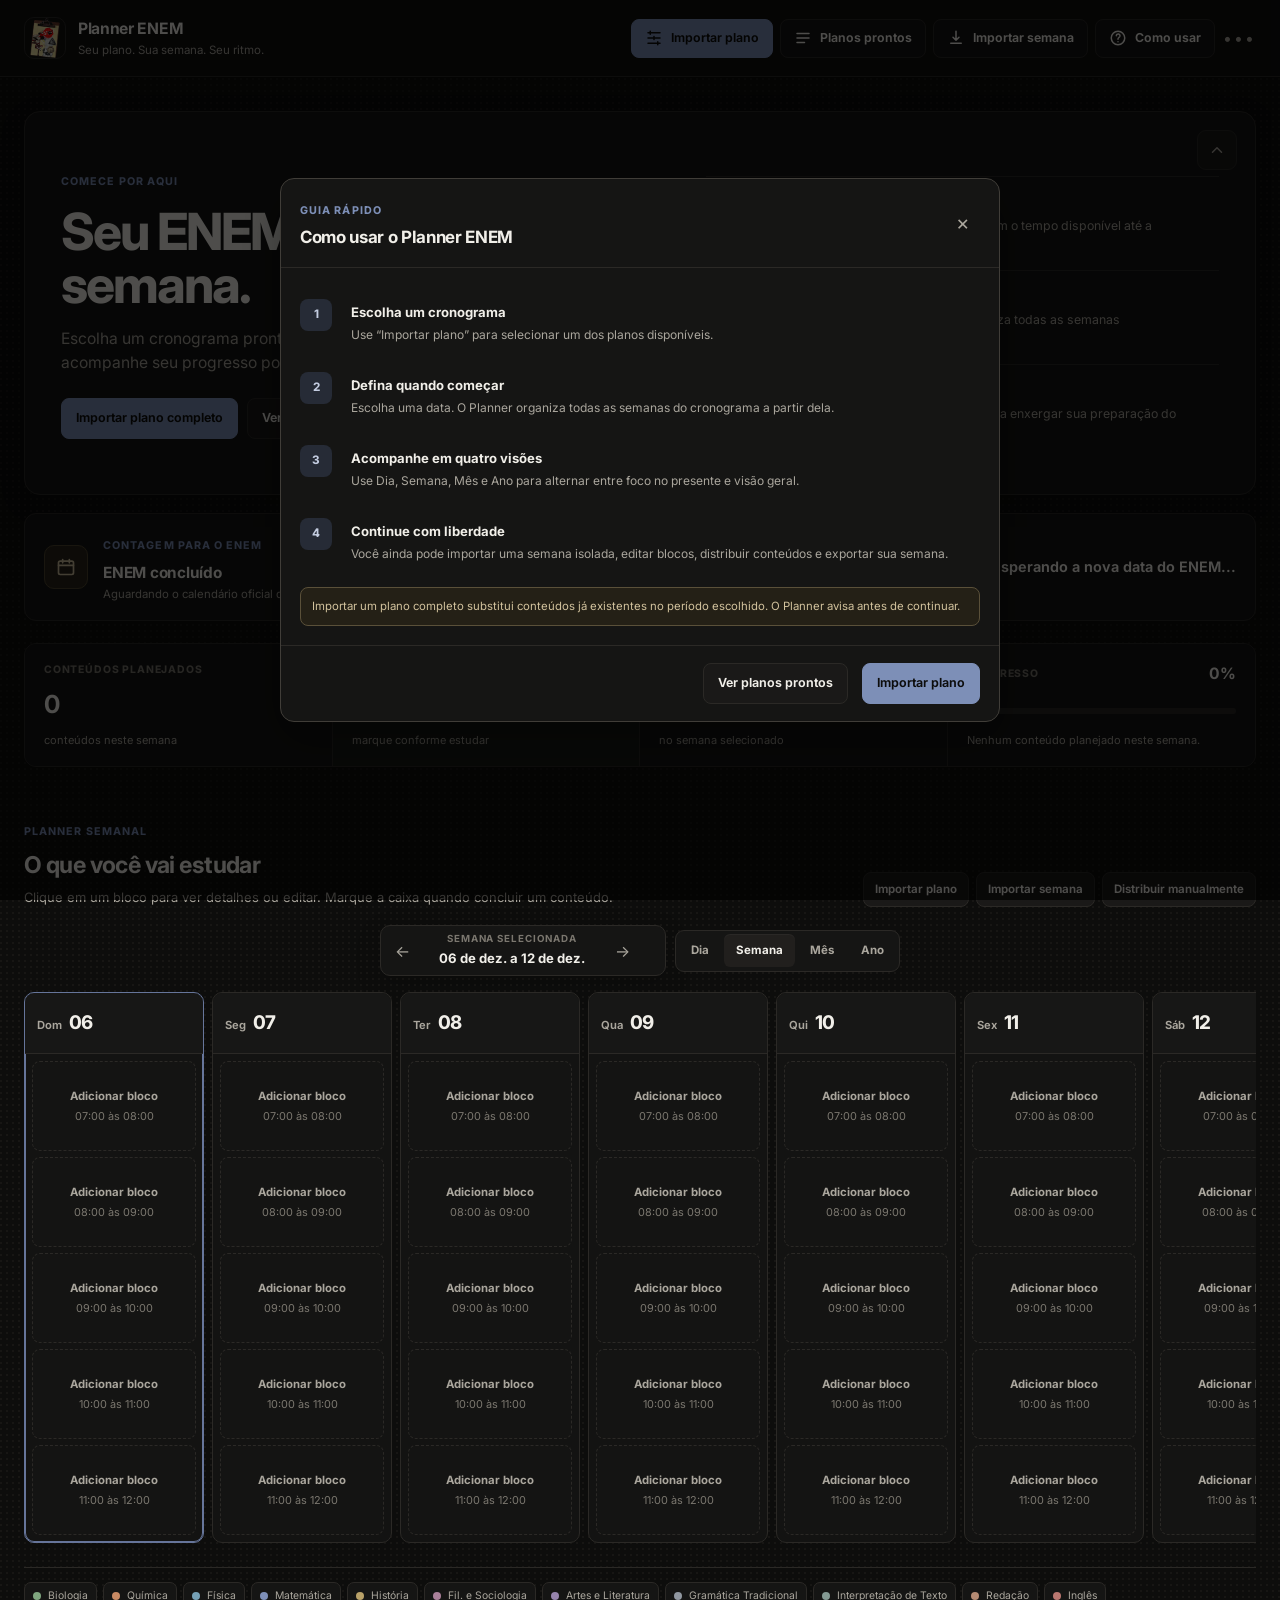
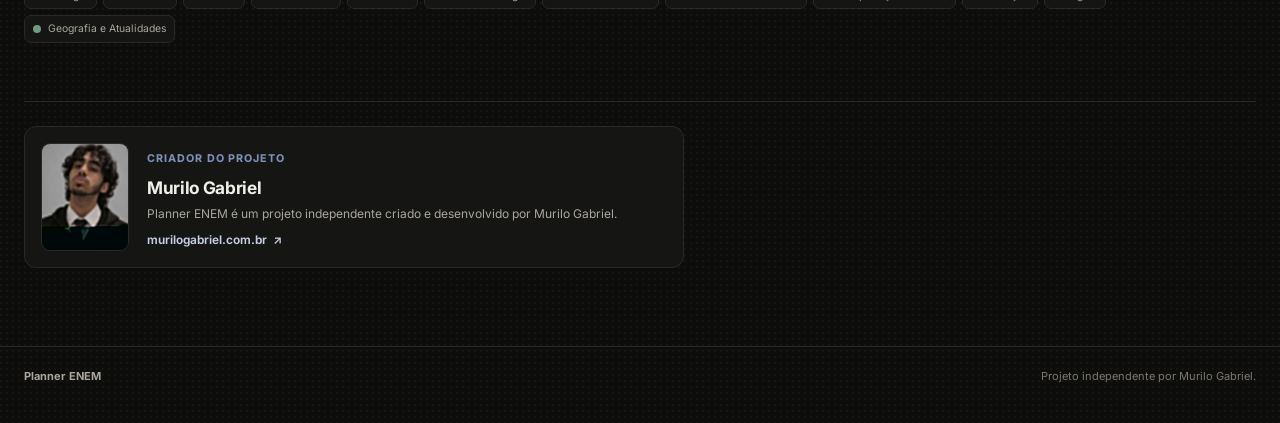
==== index.html @ 219d8d41 "Adiciona visão diária focada em hoje" ====
<!DOCTYPE html>
<html lang="pt-BR">
<head>
  <meta charset="UTF-8" />
  <meta name="viewport" content="width=device-width, initial-scale=1.0" />
  <meta name="description" content="Planner semanal de estudos para o ENEM. Importe cronogramas prontos, organize sua semana e acompanhe seu progresso." />
  <meta name="theme-color" content="#0d0d0c" />
  <title>Planner ENEM | Organize seus estudos</title>
  <link rel="icon" type="image/png" href="icon.png" />
  <link rel="preconnect" href="https://fonts.googleapis.com" />
  <link rel="preconnect" href="https://fonts.gstatic.com" crossorigin />
  <link href="https://fonts.googleapis.com/css2?family=Inter:wght@400;500;600;700;800&display=swap" rel="stylesheet" />
  <link rel="stylesheet" href="style.css" />
</head>
<body>
  <header class="topbar">
    <div class="topbar__inner">
      <a class="brand" href="./" aria-label="Planner ENEM, início">
        <img class="brand__logo" src="icon.png" alt="" />
        <div>
          <strong>Planner ENEM</strong>
          <span>Seu plano. Sua semana. Seu ritmo.</span>
        </div>
      </a>

      <nav class="top-actions" aria-label="Ações principais">
        <button class="action action--primary" id="btn-full-plan" type="button">
          <svg viewBox="0 0 24 24" aria-hidden="true"><path d="M4 5h16M4 12h16M4 19h16"/><path d="M7 3v4M12 10v4M17 17v4"/></svg>
          <span>Importar plano</span>
        </button>
        <a class="action" href="downloads/" id="btn-plans">
          <svg viewBox="0 0 24 24" aria-hidden="true"><path d="M4 6h16M4 12h16M4 18h10"/></svg>
          <span>Planos prontos</span>
        </a>
        <button class="action" id="btn-import" type="button">
          <svg viewBox="0 0 24 24" aria-hidden="true"><path d="M12 3v12m0 0 4-4m-4 4-4-4M5 19h14"/></svg>
          <span>Importar semana</span>
        </button>
        <button class="action action--ghost" id="btn-help" type="button">
          <svg viewBox="0 0 24 24" aria-hidden="true"><circle cx="12" cy="12" r="9"/><path d="M9.8 9a2.4 2.4 0 1 1 4.6 1c-.5 1-1.5 1.4-2 2.2-.3.4-.4.8-.4 1.3M12 17h.01"/></svg>
          <span>Como usar</span>
        </button>
        <div class="more-wrap">
          <button class="icon-btn icon-btn--menu" id="btn-more" type="button" aria-label="Mais ações" aria-expanded="false">•••</button>
          <div class="more-menu" id="more-menu" hidden>
            <button type="button" id="btn-distribute">Distribuir conteúdos</button>
            <button type="button" id="btn-export">Exportar semana</button>
            <a href="sobre/">Sobre o projeto</a>
          </div>
        </div>
      </nav>
      <input type="file" id="file-input" accept=".json,application/json" hidden />
    </div>
  </header>

  <div class="toast" id="toast" role="status" aria-live="polite"></div>

  <main class="page-shell">
    <section class="intro-card" id="quick-start">
      <button class="intro-collapse" id="intro-collapse" type="button" aria-label="Ocultar apresentação" title="Ocultar apresentação">
        <svg viewBox="0 0 24 24" aria-hidden="true"><polyline points="18 15 12 9 6 15"/></svg>
      </button>
      <div class="intro-card__copy">
        <span class="eyebrow">Comece por aqui</span>
        <h1>Seu ENEM, semana por semana.</h1>
        <p>Escolha um cronograma pronto, importe todas as semanas de uma vez e acompanhe seu progresso por dia, semana, mês ou ano.</p>
        <div class="intro-card__actions">
          <button class="button button--primary" id="quick-full-plan" type="button">Importar plano completo</button>
          <a class="button button--secondary" href="downloads/">Ver cronogramas</a>
        </div>
      </div>
      <div class="flow" aria-label="Passo a passo de uso">
        <article class="flow-step"><span class="flow-step__number">01</span><div><strong>Escolha um plano</strong><p>Selecione o cronograma que combina com o tempo disponível até a prova.</p></div></article>
        <article class="flow-step"><span class="flow-step__number">02</span><div><strong>Importe tudo de uma vez</strong><p>Defina a data de início e o Planner organiza todas as semanas automaticamente.</p></div></article>
        <article class="flow-step"><span class="flow-step__number">03</span><div><strong>Acompanhe seu progresso</strong><p>Alterne entre dia, semana, mês e ano para enxergar sua preparação do jeito que preferir.</p></div></article>
      </div>
    </section>

    <button class="intro-restore" id="intro-restore" type="button" hidden aria-label="Mostrar apresentação">
      <svg viewBox="0 0 24 24" aria-hidden="true"><polyline points="6 9 12 15 18 9"/></svg>
      Mostrar apresentação
    </button>

    <section class="import-hint" id="import-hint" hidden>
      <div>
        <span class="import-hint__icon">↓</span>
        <div>
          <strong>Arquivo baixado? Agora falta só importar.</strong>
          <p>Selecione o JSON da semana que você acabou de baixar.</p>
        </div>
      </div>
      <button class="button button--primary" id="hint-import" type="button">Selecionar arquivo</button>
    </section>

    <section class="enem-countdown" id="enem-countdown" aria-live="polite">
      <div class="enem-countdown__icon" aria-hidden="true">
        <svg viewBox="0 0 24 24"><rect x="3" y="5" width="18" height="16" rx="2"/><path d="M16 3v4M8 3v4M3 10h18"/></svg>
      </div>
      <div class="enem-countdown__copy">
        <span class="eyebrow">Contagem para o ENEM</span>
        <strong id="enem-countdown-title">ENEM 2026</strong>
        <p id="enem-countdown-date">8 de novembro de 2026</p>
      </div>
      <div class="enem-countdown__time" id="enem-countdown-time">
        <div class="count-unit">
          <strong id="enem-weeks">0</strong>
          <span id="enem-weeks-label">semanas</span>
        </div>
        <span class="count-separator">+</span>
        <div class="count-unit">
          <strong id="enem-days">0</strong>
          <span id="enem-days-label">dias</span>
        </div>
      </div>
      <p class="enem-countdown__waiting" id="enem-countdown-waiting" hidden>Esperando a nova data do ENEM...</p>
    </section>

    <section class="overview" aria-label="Resumo do período">
      <article class="metric">
        <span class="metric__label">Conteúdos planejados</span>
        <strong id="stat-filled">0</strong>
        <small id="stat-period-copy">conteúdos nesta semana</small>
      </article>
      <article class="metric metric--success">
        <span class="metric__label">Concluídos</span>
        <strong id="stat-studied">0/0</strong>
        <small>marque conforme estudar</small>
      </article>
      <article class="metric">
        <span class="metric__label">Matéria mais presente</span>
        <strong class="metric__compact" id="stat-top-subject">Nenhuma</strong>
        <small id="stat-subject-copy">na semana selecionada</small>
      </article>
      <article class="metric metric--progress">
        <div class="metric__progress-head">
          <span class="metric__label">Progresso</span>
          <strong id="stat-progress-pct">0%</strong>
        </div>
        <div class="progress-track"><span id="stat-progress-fill"></span></div>
        <small id="progress-message">Comece importando ou adicionando blocos.</small>
      </article>
    </section>

    <section class="planner-section" id="planner-section">
      <div class="section-heading">
        <div>
          <span class="eyebrow" id="planner-view-eyebrow">Planner semanal</span>
          <h2 id="planner-view-title">O que você vai estudar</h2>
          <p id="planner-view-description">Clique em um bloco para ver detalhes ou editar. Marque a caixa quando concluir um conteúdo.</p>
        </div>
        <div class="section-heading__tools">
          <button class="button button--secondary button--small" id="section-full-plan" type="button">Importar plano</button>
          <button class="button button--secondary button--small" id="section-import" type="button">Importar semana</button>
          <button class="button button--secondary button--small" id="section-distribute" type="button">Distribuir manualmente</button>
        </div>
      </div>

      <div class="planner-controls">
        <div class="week-switcher" aria-label="Navegação do período">
          <button class="icon-btn" id="btn-prev" type="button" aria-label="Período anterior">←</button>
          <div class="week-switcher__label">
            <span id="period-kind">Semana selecionada</span>
            <strong id="week-label">Carregando</strong>
          </div>
          <button class="icon-btn" id="btn-next" type="button" aria-label="Próximo período">→</button>
        </div>

        <div class="view-switcher" role="group" aria-label="Mudar visualização">
          <button class="view-switcher__button" type="button" data-view="day">Dia</button>
          <button class="view-switcher__button active" type="button" data-view="week">Semana</button>
          <button class="view-switcher__button" type="button" data-view="month">Mês</button>
          <button class="view-switcher__button" type="button" data-view="year">Ano</button>
        </div>
      </div>

      <div class="calendar-grid" id="calendar-grid"></div>
      <div class="month-view" id="month-view" hidden></div>
      <div class="year-view" id="year-view" hidden></div>

      <div class="subject-legend subject-legend--below" id="subject-legend" aria-label="Legenda de matérias"></div>
    </section>

    <section class="creator-section" aria-labelledby="creator-title">
      <div class="creator-card">
        <img class="creator-photo" src="assets/murilo-gabriel.jpg" alt="Murilo Gabriel" loading="lazy" />
        <div class="creator-copy">
          <span class="eyebrow">Criador do projeto</span>
          <h2 id="creator-title">Murilo Gabriel</h2>
          <p>Planner ENEM é um projeto independente criado e desenvolvido por Murilo Gabriel.</p>
          <a class="creator-link" href="https://murilogabriel.com.br" target="_blank" rel="noopener noreferrer">
            murilogabriel.com.br
            <span aria-hidden="true">↗</span>
          </a>
        </div>
      </div>
    </section>
  </main>

  <footer class="site-footer">
    <span>Planner ENEM</span>
    <span>Projeto independente por Murilo Gabriel.</span>
  </footer>

  <div class="overlay" id="edit-overlay" role="dialog" aria-modal="true" aria-labelledby="edit-title">
    <div class="modal modal--compact">
      <div class="modal__head">
        <div><span class="eyebrow">Editar bloco</span><h2 id="edit-title">Bloco de estudo</h2></div>
        <button class="modal-close" id="edit-close" type="button" aria-label="Fechar">×</button>
      </div>
      <div class="modal__body">
        <label class="field-label">Matéria</label>
        <div class="subject-picker" id="subject-grid"></div>
        <label class="field-label" for="block-note">Anotação</label>
        <textarea id="block-note" class="textarea" rows="4" placeholder="Ex.: Fazer 15 questões e revisar os erros"></textarea>
      </div>
      <div class="modal__foot">
        <button class="button button--danger-ghost" id="btn-clear" type="button">Limpar bloco</button>
        <button class="button button--primary" id="btn-save" type="button">Salvar alterações</button>
      </div>
    </div>
  </div>

  <div class="overlay" id="details-overlay" role="dialog" aria-modal="true" aria-labelledby="details-title">
    <div class="modal">
      <div class="modal__head details-head">
        <div class="details-head__subject"><span class="subject-dot" id="details-dot"></span><span id="details-subject">Sem matéria</span></div>
        <button class="modal-close" id="details-close" type="button" aria-label="Fechar">×</button>
      </div>
      <div class="modal__body">
        <h2 class="details-title" id="details-title">Conteúdo</h2>
        <div class="details-meta" id="details-meta"></div>
        <div class="details-section" id="details-desc-section">
          <span class="field-label">Conteúdo</span>
          <p id="details-desc"></p>
        </div>
        <div class="details-section" id="details-det-section">
          <span class="field-label">Detalhes</span>
          <pre id="details-det"></pre>
        </div>
      </div>
      <div class="modal__foot">
        <button class="button button--secondary" id="details-edit-btn" type="button">Editar bloco</button>
        <button class="button button--primary" id="details-close-btn" type="button">Fechar</button>
      </div>
    </div>
  </div>

  <div class="overlay" id="help-overlay" role="dialog" aria-modal="true" aria-labelledby="help-title">
    <div class="modal modal--guide">
      <div class="modal__head">
        <div><span class="eyebrow">Guia rápido</span><h2 id="help-title">Como usar o Planner ENEM</h2></div>
        <button class="modal-close" id="help-close" type="button" aria-label="Fechar">×</button>
      </div>
      <div class="modal__body guide-body">
        <div class="guide-row"><span>1</span><div><strong>Escolha um cronograma</strong><p>Use “Importar plano” para selecionar um dos planos disponíveis.</p></div></div>
        <div class="guide-row"><span>2</span><div><strong>Defina quando começar</strong><p>Escolha uma data. O Planner organiza todas as semanas do cronograma a partir dela.</p></div></div>
        <div class="guide-row"><span>3</span><div><strong>Acompanhe em quatro visões</strong><p>Use Dia, Semana, Mês e Ano para alternar entre foco no presente e visão geral.</p></div></div>
        <div class="guide-row"><span>4</span><div><strong>Continue com liberdade</strong><p>Você ainda pode importar uma semana isolada, editar blocos, distribuir conteúdos e exportar sua semana.</p></div></div>
        <div class="guide-note">Importar um plano completo substitui conteúdos já existentes no período escolhido. O Planner avisa antes de continuar.</div>
      </div>
      <div class="modal__foot">
        <a class="button button--secondary" href="downloads/">Ver planos prontos</a>
        <button class="button button--primary" id="help-full-plan" type="button">Importar plano</button>
      </div>
    </div>
  </div>

  <div class="overlay" id="plan-overlay" role="dialog" aria-modal="true" aria-labelledby="plan-title">
    <div class="modal modal--compact">
      <div class="modal__head">
        <div><span class="eyebrow">Importação completa</span><h2 id="plan-title">Importar um plano inteiro</h2></div>
        <button class="modal-close" id="plan-close" type="button" aria-label="Fechar">×</button>
      </div>
      <div class="modal__body">
        <p class="modal-lead">Escolha o cronograma e a data em que a primeira semana deve começar.</p>
        <div class="plan-import-fields">
          <label class="plan-field"><span>Plano</span><select id="plan-select"></select></label>
          <label class="plan-field"><span>Data de início</span><input id="plan-start-date" type="date" /></label>
        </div>
        <div class="plan-import-summary">
          <span class="plan-import-summary__label">Como ficará</span>
          <strong id="plan-start-label">Primeira semana</strong>
          <p id="plan-range-label">Selecione um plano para ver o período.</p>
        </div>
        <p class="plan-import-note">A data é ajustada para o domingo da semana escolhida. Se já houver conteúdo no período, o Planner pedirá confirmação antes de substituir.</p>
        <p class="plan-import-status" id="plan-import-status" hidden></p>
      </div>
      <div class="modal__foot">
        <button class="button button--secondary" id="plan-cancel" type="button">Cancelar</button>
        <button class="button button--primary" id="plan-run" type="button">Importar plano completo</button>
      </div>
    </div>
  </div>

  <div class="overlay" id="dist-overlay" role="dialog" aria-modal="true" aria-labelledby="dist-title">
    <div class="modal modal--wide">
      <div class="modal__head">
        <div><span class="eyebrow">Montagem manual</span><h2 id="dist-title">Distribuir conteúdos na semana</h2></div>
        <button class="modal-close" id="dist-close" type="button" aria-label="Fechar">×</button>
      </div>
      <div class="modal__body">
        <p class="modal-lead">Adicione os conteúdos que quer estudar. O planner distribui tudo pelos dias, evitando repetir a mesma matéria no mesmo dia quando possível.</p>
        <div class="dist-toolbar">
          <button class="button button--secondary button--small" id="dist-add" type="button">+ Adicionar conteúdo</button>
          <button class="button button--secondary button--small" id="dist-clear-list" type="button">Limpar lista</button>
        </div>
        <div class="dist-list" id="dist-list"></div>
        <div class="dist-result" id="dist-result" hidden></div>
      </div>
      <div class="modal__foot">
        <button class="button button--secondary" id="dist-cancel" type="button">Cancelar</button>
        <button class="button button--primary" id="dist-run" type="button">Distribuir agora</button>
      </div>
    </div>
  </div>

  <script src="script.js"></script>
</body>
</html>
---- style.css ----
:root{
  --bg:#0d0d0c;
  --surface:#151514;
  --surface-2:#1a1918;
  --surface-3:#211f1d;
  --surface-raised:#252321;
  --line:#2b2926;
  --line-strong:#403d38;
  --text:#f1efe9;
  --muted:#aaa69d;
  --muted-2:#7b776f;
  --accent:#7d8fb7;
  --accent-hover:#8d9dc1;
  --success:#7d9d7c;
  --warning:#b39a62;
  --danger:#b96f68;
  --radius-sm:8px;
  --radius:12px;
  --radius-lg:16px;
  --shadow:0 18px 46px rgba(0,0,0,.34);
  --shadow-soft:0 8px 24px rgba(0,0,0,.18);
  --font:'Inter',system-ui,-apple-system,BlinkMacSystemFont,'Segoe UI',sans-serif;
}
*{box-sizing:border-box;margin:0;padding:0}
html{scroll-behavior:smooth}
body{
  min-height:100vh;
  color:var(--text);
  font-family:var(--font);
  line-height:1.5;
  -webkit-font-smoothing:antialiased;
  background-color:var(--bg);
  background-image:radial-gradient(circle at 1px 1px,#171614 1px,transparent 1px);
  background-size:6px 6px;
}
button,input,textarea,select{font:inherit}
button,a{-webkit-tap-highlight-color:transparent}
a{color:inherit}
button{color:inherit}
svg{width:18px;height:18px;fill:none;stroke:currentColor;stroke-width:2;stroke-linecap:round;stroke-linejoin:round}
[hidden]{display:none!important}

.topbar{
  position:sticky;top:0;z-index:50;
  border-bottom:1px solid var(--line);
  background:#10100f;
}
.topbar__inner{
  max-width:1500px;margin:auto;min-height:76px;padding:11px 24px;
  display:grid;grid-template-columns:1fr auto;align-items:center;gap:20px;
}
.brand{display:flex;align-items:center;gap:12px;text-decoration:none;min-width:0;width:max-content}
.brand__logo{width:42px;height:42px;border-radius:10px;object-fit:cover;border:1px solid var(--line)}
.brand strong,.brand span{display:block}
.brand strong{font-size:.98rem;font-weight:700;letter-spacing:-.02em}
.brand span{font-size:.72rem;color:var(--muted);margin-top:2px}
.week-switcher{
  display:flex;align-items:center;gap:5px;padding:4px;
  border:1px solid var(--line);background:var(--surface);border-radius:10px;
}
.week-switcher__label{min-width:176px;text-align:center;padding:2px 10px}
.week-switcher__label span,.week-switcher__label strong{display:block}
.week-switcher__label span{font-size:.61rem;text-transform:uppercase;letter-spacing:.09em;color:var(--muted-2);font-weight:700}
.week-switcher__label strong{font-size:.82rem;margin-top:2px}
.icon-btn{
  border:0;background:transparent;width:34px;height:34px;border-radius:7px;
  display:grid;place-items:center;cursor:pointer;color:var(--muted);transition:.16s ease;
}
.icon-btn:hover{background:var(--surface-3);color:var(--text)}
.icon-btn--menu{font-size:1rem;letter-spacing:2px}
.top-actions{display:flex;justify-content:flex-end;align-items:center;gap:7px;min-width:0}
.action{
  height:39px;padding:0 13px;border:1px solid var(--line);border-radius:8px;
  background:var(--surface);display:inline-flex;align-items:center;gap:8px;
  text-decoration:none;cursor:pointer;font-size:.77rem;font-weight:650;white-space:nowrap;
  transition:.16s ease;
}
.action:hover{background:var(--surface-3);border-color:var(--line-strong)}
.action--primary{background:var(--accent);border-color:var(--accent);color:#0d0d0c}
.action--primary:hover{background:var(--accent-hover);border-color:var(--accent-hover)}
.action--ghost{background:var(--surface)}
.more-wrap{position:relative}
.more-menu{
  position:absolute;right:0;top:46px;width:205px;padding:7px;
  border:1px solid var(--line);background:var(--surface-2);border-radius:10px;box-shadow:var(--shadow);
}
.more-menu button,.more-menu a{
  display:block;width:100%;border:0;background:transparent;text-align:left;
  padding:9px 10px;border-radius:7px;text-decoration:none;color:var(--muted);font-size:.78rem;cursor:pointer;
}
.more-menu button:hover,.more-menu a:hover{background:var(--surface-3);color:var(--text)}

.page-shell{max-width:1480px;margin:0 auto;padding:34px 24px 78px}
.eyebrow{
  font-size:.67rem;line-height:1;font-weight:750;text-transform:uppercase;letter-spacing:.1em;color:var(--accent);
}
.intro-card{
  position:relative;
  display:grid;grid-template-columns:minmax(0,1.08fr) minmax(420px,.92fr);gap:42px;
  padding:36px;border:1px solid var(--line);border-radius:var(--radius-lg);
  background:var(--surface);box-shadow:var(--shadow-soft);
}
.intro-card__copy{align-self:center;max-width:690px}
.intro-card__copy h1{
  font-size:clamp(2rem,4vw,3.45rem);line-height:1.04;letter-spacing:-.04em;
  max-width:690px;margin:14px 0 16px;font-weight:750;
}
.intro-card__copy p{max-width:610px;color:var(--muted);font-size:.98rem}
.intro-card__actions{display:flex;gap:9px;flex-wrap:wrap;margin-top:24px}
.intro-collapse{
  position:absolute;top:18px;right:18px;width:40px;height:40px;
  border:1px solid var(--line);border-radius:9px;background:var(--surface-2);
  color:var(--muted);display:grid;place-items:center;cursor:pointer;z-index:4;transition:.16s ease;
}
.intro-collapse:hover{background:var(--surface-3);border-color:var(--line-strong);color:var(--text)}
.intro-collapse svg{width:18px;height:18px}
.intro-restore{
  margin:0 0 14px auto;min-height:38px;padding:0 12px;border:1px solid var(--line);
  border-radius:8px;background:var(--surface);color:var(--muted);display:inline-flex;align-items:center;gap:7px;
  cursor:pointer;font-size:.72rem;font-weight:650;transition:.16s ease;
}
.intro-restore:hover{color:var(--text);border-color:var(--line-strong);background:var(--surface-2)}
.intro-restore svg{width:16px;height:16px}

.button{
  min-height:41px;padding:0 14px;border-radius:8px;border:1px solid var(--line);
  background:var(--surface-2);color:var(--text);display:inline-flex;align-items:center;justify-content:center;gap:8px;
  text-decoration:none;font-size:.78rem;font-weight:650;cursor:pointer;transition:.16s ease;
}
.button:hover{border-color:var(--line-strong);background:var(--surface-3)}
.button--primary{background:var(--accent);border-color:var(--accent);color:#0d0d0c}
.button--primary:hover{background:var(--accent-hover);border-color:var(--accent-hover)}
.button--secondary{background:var(--surface-2)}
.button--small{min-height:35px;padding:0 11px;font-size:.72rem}
.button--danger-ghost{color:#d18a83;background:transparent;border-color:#684845}

.flow{display:flex;flex-direction:column;justify-content:center;padding-top:28px}
.flow-step{
  display:grid;grid-template-columns:42px 1fr;gap:14px;padding:16px 0;position:relative;
  border-top:1px solid var(--line);
}
.flow-step__number{
  width:34px;height:34px;border-radius:8px;background:var(--surface-3);border:1px solid var(--line);
  display:grid;place-items:center;color:var(--accent);font-weight:750;font-size:.72rem;
}
.flow-step strong{display:block;font-size:.88rem;margin-bottom:3px}
.flow-step p{font-size:.77rem;color:var(--muted);max-width:430px}

.import-hint{
  margin-top:18px;border:1px solid #4b5671;background:#171b23;border-radius:12px;
  padding:14px 16px;display:flex;align-items:center;justify-content:space-between;gap:18px;
  box-shadow:var(--shadow-soft);
}
.import-hint>div{display:flex;align-items:center;gap:12px}
.import-hint__icon{
  width:34px;height:34px;border-radius:8px;background:#273148;color:#c3cce0;
  display:grid;place-items:center;font-weight:800;
}
.import-hint strong{font-size:.83rem}
.import-hint p{font-size:.75rem;color:var(--muted);margin-top:2px}

.enem-countdown{
  margin-top:18px;min-height:102px;padding:17px 19px;
  border:1px solid var(--line);border-radius:12px;background:var(--surface);
  display:grid;grid-template-columns:auto minmax(0,1fr) auto;align-items:center;gap:15px;
}
.enem-countdown__icon{
  width:44px;height:44px;border-radius:10px;display:grid;place-items:center;color:#d1c29f;
  background:#2a251b;border:1px solid #50462f;
}
.enem-countdown__icon svg{width:20px;height:20px}
.enem-countdown__copy strong{display:block;font-size:.96rem;letter-spacing:-.015em;margin:6px 0 2px}
.enem-countdown__copy p{font-size:.71rem;color:var(--muted)}
.enem-countdown__time{display:flex;align-items:center;gap:14px}
.count-unit{min-width:72px;text-align:center}
.count-unit strong{display:block;font-size:1.72rem;line-height:1;letter-spacing:-.045em}
.count-unit span{display:block;margin-top:5px;font-size:.6rem;color:var(--muted);text-transform:uppercase;letter-spacing:.08em;font-weight:700}
.count-separator{color:var(--muted-2);font-weight:700}
.enem-countdown__waiting{font-size:.9rem;font-weight:650;color:var(--text);text-align:right}

.overview{display:grid;grid-template-columns:repeat(4,1fr);gap:0;margin-top:22px;border:1px solid var(--line);border-radius:12px;overflow:hidden;background:var(--surface)}
.metric{
  min-height:122px;padding:18px 19px;background:var(--surface);
  display:flex;flex-direction:column;justify-content:space-between;border-right:1px solid var(--line);
}
.metric:last-child{border-right:0}
.metric--success{background:#171a16}
.metric__label{font-size:.65rem;text-transform:uppercase;letter-spacing:.08em;font-weight:750;color:var(--muted-2)}
.metric>strong{font-size:1.55rem;letter-spacing:-.035em}
.metric__compact{font-size:1rem!important;line-height:1.3;max-width:220px}
.metric small{color:var(--muted);font-size:.69rem}
.metric__progress-head{display:flex;justify-content:space-between;align-items:center}
.metric__progress-head strong{font-size:.98rem}
.progress-track{height:6px;border-radius:999px;background:#292825;overflow:hidden;margin:12px 0 7px}
.progress-track span{display:block;width:0;height:100%;background:var(--success);border-radius:inherit;transition:width .35s ease}

.planner-section{margin-top:50px}
.section-heading{display:flex;justify-content:space-between;gap:20px;align-items:flex-end;margin-bottom:16px}
.section-heading h2{font-size:1.45rem;letter-spacing:-.025em;margin:7px 0 5px;font-weight:700}
.section-heading p{color:var(--muted);font-size:.81rem;max-width:690px}
.section-heading__tools{display:flex;gap:7px;flex-wrap:wrap;justify-content:flex-end}
.subject-legend{display:flex;gap:6px;flex-wrap:wrap;margin:16px 0}
.legend-item{
  display:inline-flex;align-items:center;gap:7px;padding:5px 8px;
  border:1px solid var(--line);background:var(--surface);border-radius:7px;font-size:.65rem;color:var(--muted);
}
.legend-dot,.subject-dot{width:8px;height:8px;border-radius:50%;display:inline-block;flex:0 0 auto}

.calendar-grid{display:grid;grid-template-columns:repeat(7,minmax(180px,1fr));gap:8px;overflow-x:auto;padding-bottom:8px}
.day-card{
  min-width:180px;border:1px solid var(--line);border-radius:10px;background:#131312;overflow:hidden;
  transition:border-color .16s ease;
}
.day-card:hover{border-color:var(--line-strong)}
.day-card.today{border-color:#66759a;box-shadow:inset 0 0 0 1px #66759a}
.day-header{
  height:61px;padding:11px 12px;border-bottom:1px solid var(--line);
  display:flex;align-items:center;justify-content:space-between;background:#171716;
}
.day-header-left{display:flex;align-items:baseline;gap:7px}
.day-name{font-size:.7rem;color:var(--muted);font-weight:650}
.day-date{font-size:1.18rem;font-weight:750;letter-spacing:-.035em}
.day-progress{font-size:.61rem;font-weight:750;color:#bfd0be;background:#263126;padding:3px 6px;border-radius:6px}
.day-blocks{padding:7px;display:flex;flex-direction:column;gap:6px}
.study-block{
  min-height:112px;padding:10px;border:1px solid var(--line);border-radius:8px;cursor:pointer;
  position:relative;overflow:hidden;transition:.16s ease;background:#181716;
}
.study-block::before{
  content:"";position:absolute;left:0;top:0;bottom:0;width:3px;background:var(--block-color,var(--line));
}
.study-block:hover{background:#1e1d1b;border-color:var(--line-strong)}
.study-block.block-empty{
  display:flex;align-items:center;justify-content:center;min-height:90px;background:#141413;
  border-style:dashed;color:var(--muted-2);
}
.study-block.block-empty::before{display:none}
.study-block.is-studied{background:#151714}
.study-block.is-studied .block-subject,.study-block.is-studied .block-note-preview{text-decoration:line-through;text-decoration-thickness:1px;color:var(--muted-2)}
.block-header{display:flex;align-items:center;justify-content:space-between;gap:8px;margin-bottom:8px}
.block-time{font-size:.6rem;color:var(--muted-2);font-weight:650;letter-spacing:.015em}
.study-checkbox{width:15px;height:15px;accent-color:var(--success);cursor:pointer}
.block-subject{font-size:.7rem;color:var(--block-color);font-weight:750;margin-bottom:5px}
.block-note-preview{font-size:.72rem;line-height:1.38;color:#d6d2ca;display:-webkit-box;-webkit-line-clamp:3;-webkit-box-orient:vertical;overflow:hidden}
.empty-copy{text-align:center;font-size:.68rem;color:var(--muted-2)}
.empty-copy strong{display:block;color:var(--muted);font-size:.71rem;margin-bottom:3px}

.creator-section{margin-top:58px;padding-top:24px;border-top:1px solid var(--line)}
.creator-card{
  display:flex;align-items:center;gap:18px;max-width:660px;padding:16px;
  border:1px solid var(--line);border-radius:12px;background:var(--surface);
}
.creator-photo{
  width:88px;height:108px;flex:0 0 auto;object-fit:cover;object-position:center 28%;
  border-radius:9px;border:1px solid var(--line);
}
.creator-copy h2{font-size:1.08rem;letter-spacing:-.02em;margin:7px 0 4px}
.creator-copy p{color:var(--muted);font-size:.75rem;max-width:470px}
.creator-link{display:inline-flex;align-items:center;gap:6px;margin-top:9px;color:#c3cce0;text-decoration:none;font-size:.74rem;font-weight:650}
.creator-link:hover{color:var(--text)}

.site-footer{
  max-width:1480px;margin:0 auto;padding:21px 24px 38px;border-top:1px solid var(--line);
  display:flex;justify-content:space-between;gap:15px;color:var(--muted-2);font-size:.69rem;
}
.site-footer span:first-child{color:var(--muted);font-weight:700}

.toast{
  position:fixed;right:20px;bottom:20px;z-index:120;max-width:min(420px,calc(100vw - 40px));
  padding:11px 14px;border:1px solid var(--line);border-radius:9px;background:var(--surface-raised);
  box-shadow:var(--shadow);font-size:.77rem;font-weight:650;opacity:0;transform:translateY(12px);
  pointer-events:none;transition:.2s ease;
}
.toast.show{opacity:1;transform:none}
.toast--success{border-color:#526953}
.toast--error{border-color:#754b47}

.overlay{
  position:fixed;inset:0;z-index:100;background:rgba(0,0,0,.68);
  display:none;align-items:center;justify-content:center;padding:20px;
}
.overlay.open{display:flex}
.modal{
  width:min(660px,100%);max-height:min(88vh,860px);overflow:hidden;border:1px solid var(--line-strong);
  border-radius:14px;background:var(--surface);box-shadow:var(--shadow);display:flex;flex-direction:column;
}
.modal--compact{width:min(560px,100%)}
.modal--wide{width:min(900px,100%)}
.modal--guide{width:min(720px,100%)}
.modal__head,.modal__foot{padding:17px 19px;display:flex;align-items:center;justify-content:space-between;gap:14px}
.modal__head{border-bottom:1px solid var(--line)}
.modal__head h2{font-size:1.06rem;margin-top:5px;letter-spacing:-.02em}
.modal__body{padding:19px;overflow:auto}
.modal__foot{border-top:1px solid var(--line);justify-content:flex-end}
.modal-close{
  width:34px;height:34px;border:0;border-radius:7px;background:transparent;color:var(--muted);
  font-size:1.3rem;cursor:pointer;
}
.modal-close:hover{background:var(--surface-3);color:var(--text)}
.field-label{display:block;font-size:.64rem;text-transform:uppercase;letter-spacing:.08em;font-weight:750;color:var(--muted-2);margin-bottom:8px}
.subject-picker{display:grid;grid-template-columns:repeat(2,1fr);gap:7px;margin-bottom:20px}
.subject-btn{
  min-height:41px;padding:0 11px;border:1px solid var(--line);border-radius:8px;background:var(--surface-2);
  color:var(--muted);display:flex;align-items:center;gap:9px;cursor:pointer;font-size:.74rem;font-weight:650;text-align:left;
}
.subject-btn:hover,.subject-btn.selected{border-color:var(--subject-color);color:var(--text);background:var(--surface-3)}
.textarea,.dist-item input,.dist-item textarea,.dist-item select{
  width:100%;border:1px solid var(--line);border-radius:8px;background:#111110;color:var(--text);
  outline:none;padding:10px 11px;font-size:.77rem;resize:vertical;
}
.textarea:focus,.dist-item input:focus,.dist-item textarea:focus,.dist-item select:focus{border-color:var(--accent)}
.details-head__subject{display:flex;align-items:center;gap:8px;font-size:.71rem;font-weight:700;color:var(--muted)}
.details-title{font-size:1.38rem;line-height:1.2;letter-spacing:-.025em;margin-bottom:12px}
.details-meta{display:flex;gap:7px;flex-wrap:wrap;margin-bottom:18px}
.details-badge{display:inline-flex;align-items:center;gap:6px;padding:5px 8px;border:1px solid var(--line);border-radius:7px;color:var(--muted);font-size:.66rem}
.details-section{padding:14px 0;border-top:1px solid var(--line)}
.details-section p,.details-section pre{color:#d1cec7;font-size:.8rem;white-space:pre-wrap;font-family:inherit;line-height:1.6}
.guide-body{display:flex;flex-direction:column;gap:4px}
.guide-row{display:grid;grid-template-columns:38px 1fr;gap:13px;padding:12px 0}
.guide-row>span{
  width:32px;height:32px;border-radius:8px;background:#262b36;color:#c3cce0;
  display:grid;place-items:center;font-size:.73rem;font-weight:750;
}
.guide-row strong{font-size:.82rem}
.guide-row p{font-size:.75rem;color:var(--muted);margin-top:3px}
.guide-note{margin-top:8px;padding:10px 11px;border:1px solid #5a5039;border-radius:8px;background:#242016;color:#d2c29d;font-size:.71rem}
.modal-lead{color:var(--muted);font-size:.79rem;margin-bottom:14px}
.dist-toolbar{display:flex;gap:8px;margin-bottom:14px}
.dist-list{display:flex;flex-direction:column;gap:9px}
.dist-item{
  position:relative;display:grid;grid-template-columns:1fr 140px;gap:10px;padding:13px;
  border:1px solid var(--line);border-radius:9px;background:#121211;
}
.dist-item-row.full{grid-column:1/-1}
.dist-item label{display:block;font-size:.61rem;color:var(--muted-2);font-weight:750;text-transform:uppercase;letter-spacing:.06em;margin-bottom:5px}
.dist-item-remove{
  position:absolute;right:8px;top:8px;width:25px;height:25px;border:0;border-radius:6px;
  background:var(--surface-3);color:var(--muted);cursor:pointer;z-index:2;
}
.dist-subject-indicator{display:flex;align-items:center;gap:8px}
.dist-dot-preview{width:8px;height:8px;border-radius:50%;flex:0 0 auto}
.dist-result{margin-top:12px;padding:11px;border:1px solid var(--line);border-radius:8px;background:var(--surface-2);color:var(--muted);font-size:.74rem;white-space:pre-wrap}
.dist-result.success{border-color:#526953;color:#bdd1bd;background:#171a16}
.pulse-import{animation:pulseImport 1.2s ease 2}
@keyframes pulseImport{0%,100%{outline:0 solid var(--accent)}50%{outline:4px solid #3f485d}}

@media(max-width:1180px){
  .topbar__inner{grid-template-columns:1fr auto}
  .top-actions{justify-self:end}
  .intro-card{grid-template-columns:1fr}
  .flow{display:grid;grid-template-columns:repeat(3,1fr);gap:8px;padding-top:0}
  .flow-step{display:block;padding:13px;border:1px solid var(--line);border-radius:9px;background:var(--surface-2)}
  .flow-step__number{margin-bottom:10px}
  .overview{grid-template-columns:repeat(2,1fr)}
  .metric:nth-child(2){border-right:0}
  .metric:nth-child(-n+2){border-bottom:1px solid var(--line)}
}
@media(max-width:760px){
  .topbar__inner{padding:10px 14px;display:flex;flex-wrap:wrap}
  .brand{flex:1}
  .brand span{display:none}
  .top-actions{order:2;gap:6px}
  .week-switcher__label{min-width:0}
  .action{padding:0 10px}
  .action span{display:none}
  .action--primary span,.action:nth-child(2) span{display:inline}
  .page-shell{padding:20px 14px 58px}
  .intro-card{padding:23px;gap:24px}
  .intro-card__copy{padding-top:20px}
  .intro-card__copy h1{font-size:2.15rem}
  .intro-collapse{top:13px;right:13px;width:37px;height:37px}
  .flow{grid-template-columns:1fr}
  .overview{grid-template-columns:1fr 1fr}
  .section-heading{align-items:flex-start;flex-direction:column}
  .section-heading__tools{justify-content:flex-start}
  .calendar-grid{grid-template-columns:repeat(7,82vw);scroll-snap-type:x proximity}
  .day-card{scroll-snap-align:start}
  .site-footer{padding:20px 14px 30px;flex-direction:column}
  .subject-picker{grid-template-columns:1fr}
  .dist-item{grid-template-columns:1fr}
  .import-hint{align-items:flex-start;flex-direction:column}
  .modal__foot{flex-wrap:wrap}
  .modal__foot .button{flex:1}
  .enem-countdown{grid-template-columns:auto 1fr;gap:12px}
  .enem-countdown__time{grid-column:1/-1;justify-content:flex-start;padding-left:57px}
  .enem-countdown__waiting{grid-column:1/-1;text-align:left;padding-left:57px}
}
@media(max-width:480px){
  .action--primary span,.action:nth-child(2) span{display:none}
  .overview{grid-template-columns:1fr;border-radius:10px}
  .metric{border-right:0;border-bottom:1px solid var(--line)}
  .metric:last-child{border-bottom:0}
  .intro-card__copy h1{font-size:1.9rem}
  .intro-card__actions{flex-direction:column}
  .intro-card__actions .button{width:100%}
  .metric__compact{max-width:none}
  .section-heading__tools{width:100%}
  .section-heading__tools .button{flex:1}
  .dist-toolbar{flex-direction:column}
  .enem-countdown{padding:15px}
  .enem-countdown__icon{width:40px;height:40px}
  .enem-countdown__time{padding-left:0;justify-content:space-between}
  .enem-countdown__waiting{padding-left:0}
  .count-unit{text-align:left;min-width:auto}
  .creator-card{align-items:flex-start;gap:13px;padding:13px}
  .creator-photo{width:72px;height:88px}
}


/* Visões do planner e importação completa */
.planner-controls{
  display:flex;
  align-items:center;
  justify-content:center;
  gap:9px;
  margin:18px 0 16px;
}
.planner-controls .week-switcher{
  min-width:286px;
  min-height:42px;
  box-shadow:var(--shadow-soft);
}
.planner-controls .view-switcher{
  min-height:42px;
}
.view-switcher{display:inline-flex;align-items:center;gap:3px;padding:3px;border:1px solid var(--line);border-radius:9px;background:var(--surface)}
.view-switcher__button{min-height:33px;padding:0 12px;border:0;border-radius:6px;background:transparent;color:var(--muted);cursor:pointer;font-size:.72rem;font-weight:700;transition:.16s ease}
.view-switcher__button:hover{color:var(--text);background:var(--surface-2)}
.view-switcher__button.active{color:var(--text);background:var(--surface-3);box-shadow:0 1px 0 rgba(255,255,255,.04) inset}
.month-view,.year-view{margin-top:8px}
.month-weekdays{display:grid;grid-template-columns:repeat(7,1fr);border:1px solid var(--line);border-bottom:0;border-radius:10px 10px 0 0;overflow:hidden;background:var(--surface)}
.month-weekdays span{padding:9px 10px;border-right:1px solid var(--line);color:var(--muted-2);font-size:.62rem;font-weight:750;text-transform:uppercase;letter-spacing:.06em}
.month-weekdays span:last-child{border-right:0}
.month-grid{display:grid;grid-template-columns:repeat(7,1fr);border:1px solid var(--line);border-radius:0 0 10px 10px;overflow:hidden;background:var(--surface)}
.month-day{min-height:128px;padding:11px;border:0;border-right:1px solid var(--line);border-bottom:1px solid var(--line);background:#131312;color:var(--text);text-align:left;cursor:pointer;display:flex;flex-direction:column;align-items:flex-start;transition:.16s ease}
.month-day:nth-child(7n){border-right:0}
.month-day:hover{background:var(--surface-2)}
.month-day.today{box-shadow:inset 0 0 0 1px #66759a}
.month-day--empty{cursor:default;background:#10100f}
.month-day--empty:hover{background:#10100f}
.month-day__number{font-size:.84rem;font-weight:750}
.month-day__count{margin-top:auto;font-size:.7rem;font-weight:700;color:#d7d3ca}
.month-day__progress{margin-top:2px;font-size:.61rem;color:var(--muted-2)}
.month-day__dots{display:flex;gap:4px;margin-top:9px;min-height:6px}
.month-day__dots span{width:6px;height:6px;border-radius:50%}
.year-grid{display:grid;grid-template-columns:repeat(4,1fr);gap:9px}
.year-card{min-height:132px;padding:16px;border:1px solid var(--line);border-radius:10px;background:var(--surface);color:var(--text);text-align:left;cursor:pointer;transition:.16s ease}
.year-card:hover{background:var(--surface-2);border-color:var(--line-strong);transform:translateY(-1px)}
.year-card__head{display:flex;align-items:center;justify-content:space-between;gap:12px}
.year-card__head strong{font-size:.88rem}
.year-card__head span{font-size:.7rem;color:var(--muted);font-weight:700}
.year-card__bar{height:6px;margin:22px 0 9px;border-radius:999px;background:#292825;overflow:hidden}
.year-card__bar span{display:block;height:100%;border-radius:inherit;background:var(--success)}
.year-card p{font-size:.67rem;color:var(--muted)}
.plan-import-fields{display:grid;grid-template-columns:1fr 1fr;gap:10px}
.plan-field span{display:block;margin-bottom:7px;color:var(--muted-2);font-size:.63rem;font-weight:750;text-transform:uppercase;letter-spacing:.07em}
.plan-field select,.plan-field input{width:100%;min-height:42px;padding:0 11px;border:1px solid var(--line);border-radius:8px;background:#111110;color:var(--text);outline:none}
.plan-field select:focus,.plan-field input:focus{border-color:var(--accent)}
.plan-import-summary{margin-top:16px;padding:14px;border:1px solid var(--line);border-radius:9px;background:var(--surface-2)}
.plan-import-summary__label{display:block;margin-bottom:6px;color:var(--muted-2);font-size:.61rem;font-weight:750;text-transform:uppercase;letter-spacing:.07em}
.plan-import-summary strong{display:block;font-size:.86rem}
.plan-import-summary p{margin-top:3px;color:var(--muted);font-size:.72rem}
.plan-import-note{margin-top:12px;color:var(--muted);font-size:.7rem;line-height:1.55}
.plan-import-status{margin-top:12px;padding:10px 11px;border:1px solid var(--line);border-radius:8px;background:#111110;color:var(--muted);font-size:.72rem}
@media(max-width:1000px){.year-grid{grid-template-columns:repeat(3,1fr)}.month-day{min-height:112px}}
@media(max-width:760px){
  .planner-controls{align-items:stretch;flex-direction:column}
  .planner-controls .week-switcher{width:100%;min-width:0;justify-content:space-between}
  .planner-controls .view-switcher{width:100%}
  .view-switcher__button{flex:1}
  .month-view{overflow-x:auto;padding-bottom:8px}
  .month-weekdays,.month-grid{min-width:760px}
  .year-grid{grid-template-columns:repeat(2,1fr)}
  .plan-import-fields{grid-template-columns:1fr}
}
@media(max-width:480px){.year-grid{grid-template-columns:1fr}.year-card{min-height:112px}}

.subject-legend--below{
  margin:16px 0 0;
  padding-top:14px;
  border-top:1px solid var(--line);
}

@media(max-width:1180px){
  .planner-controls{justify-content:flex-start}
}
@media(max-width:760px){
  .planner-controls{justify-content:stretch}
  .subject-legend--below{margin-top:13px}
}


/* Visão de hoje */
.calendar-grid--day{
  grid-template-columns:minmax(320px,760px);
  justify-content:center;
  overflow:visible;
}
.calendar-grid--day .day-card{
  width:100%;
  min-width:0;
}
.calendar-grid--day .day-header{
  min-height:68px;
}
.calendar-grid--day .day-blocks{
  display:grid;
  grid-template-columns:repeat(2,minmax(0,1fr));
  gap:8px;
}
.calendar-grid--day .study-block:last-child:nth-child(odd){
  grid-column:1 / -1;
}
.week-switcher .icon-btn:disabled{
  opacity:.28;
  cursor:not-allowed;
  background:transparent;
}
.week-switcher .icon-btn:disabled:hover{
  color:var(--muted);
  background:transparent;
}
@media(max-width:760px){
  .calendar-grid--day{
    display:block;
  }
  .calendar-grid--day .day-blocks{
    grid-template-columns:1fr;
  }
  .calendar-grid--day .study-block:last-child:nth-child(odd){
    grid-column:auto;
  }
}
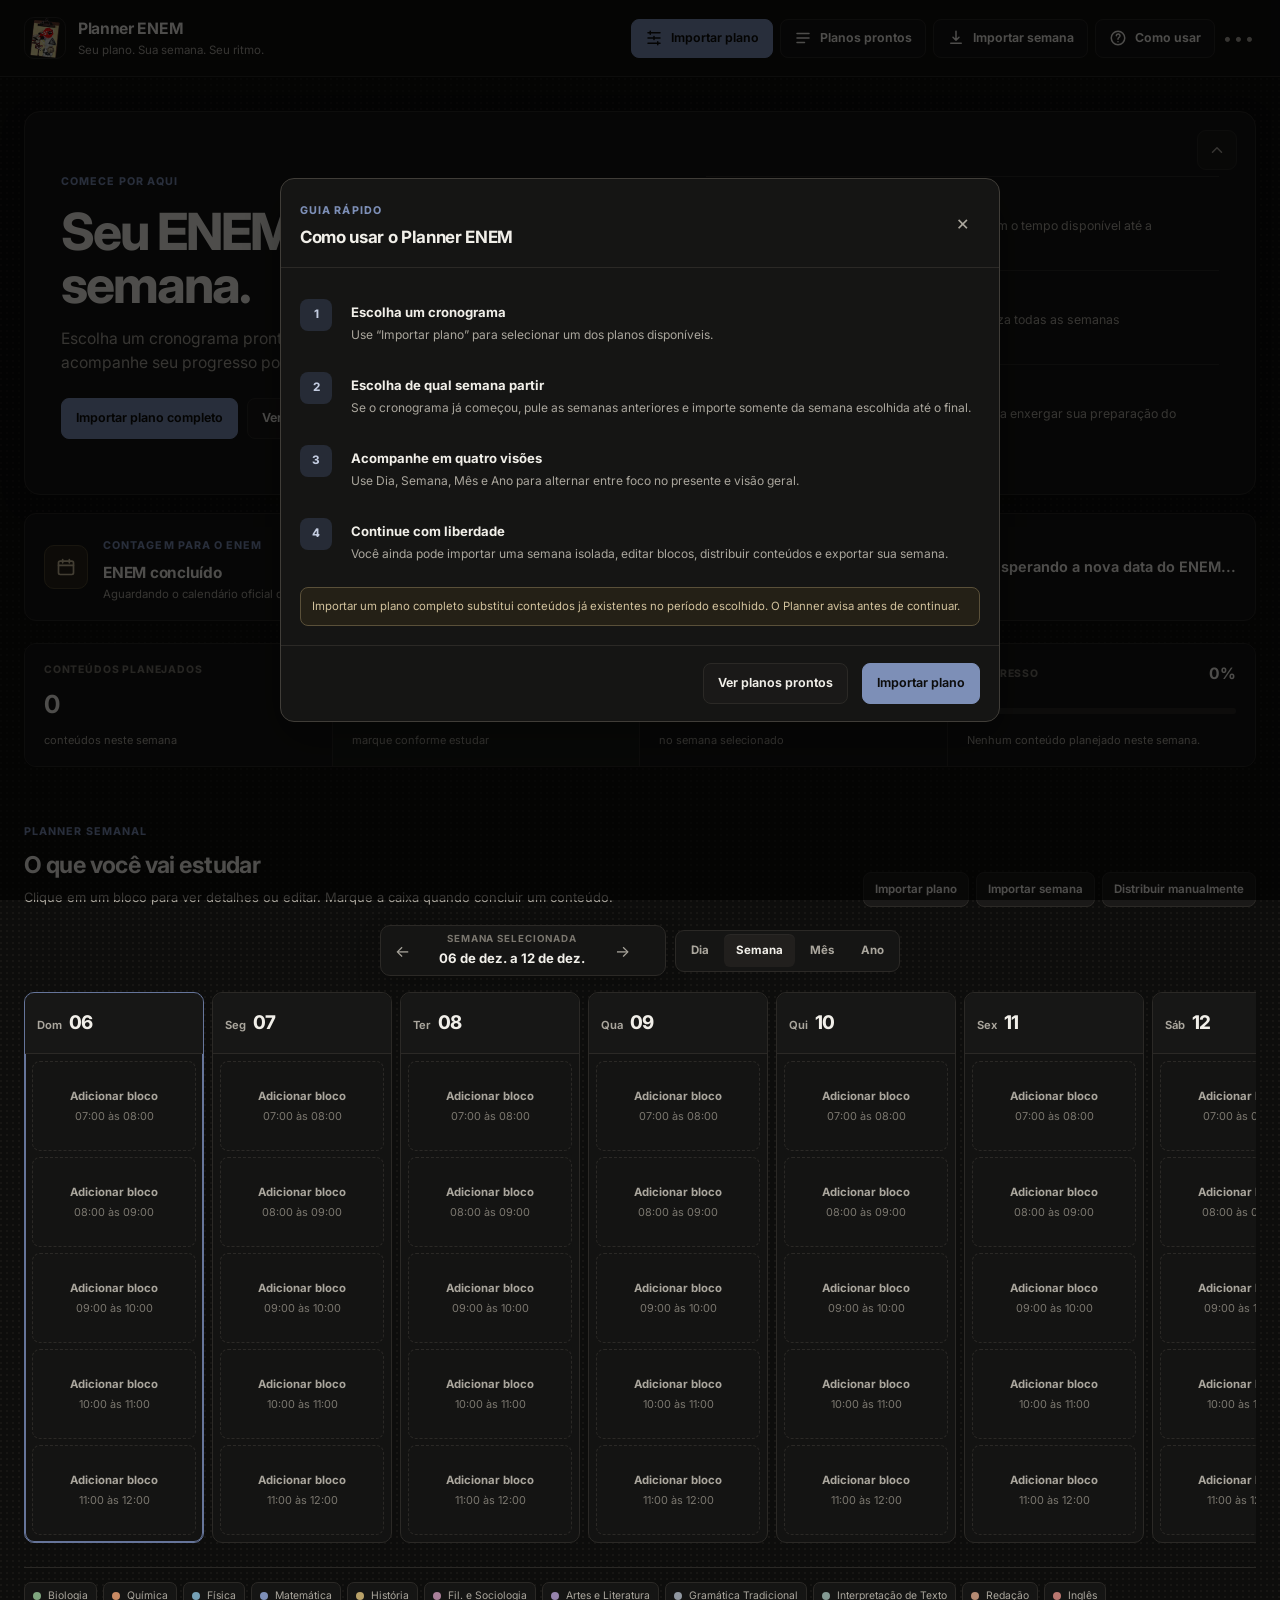
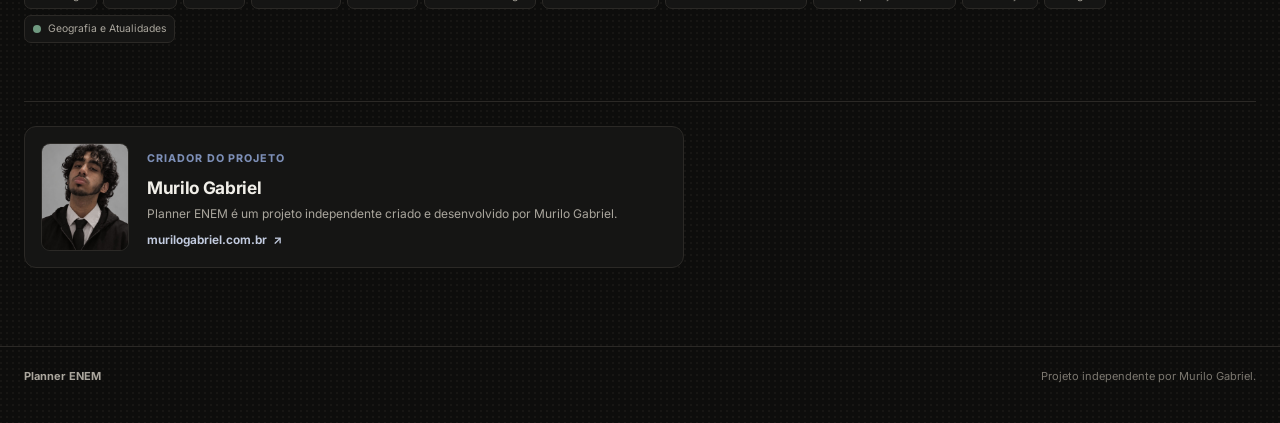
==== commit 5d34e5c1: "Permite iniciar planos por qualquer semana" ====
--- a/index.html
+++ b/index.html
@@ -253,7 +253,7 @@
       </div>
       <div class="modal__body guide-body">
         <div class="guide-row"><span>1</span><div><strong>Escolha um cronograma</strong><p>Use “Importar plano” para selecionar um dos planos disponíveis.</p></div></div>
-        <div class="guide-row"><span>2</span><div><strong>Defina quando começar</strong><p>Escolha uma data. O Planner organiza todas as semanas do cronograma a partir dela.</p></div></div>
+        <div class="guide-row"><span>2</span><div><strong>Escolha de qual semana partir</strong><p>Se o cronograma já começou, pule as semanas anteriores e importe somente da semana escolhida até o final.</p></div></div>
         <div class="guide-row"><span>3</span><div><strong>Acompanhe em quatro visões</strong><p>Use Dia, Semana, Mês e Ano para alternar entre foco no presente e visão geral.</p></div></div>
         <div class="guide-row"><span>4</span><div><strong>Continue com liberdade</strong><p>Você ainda pode importar uma semana isolada, editar blocos, distribuir conteúdos e exportar sua semana.</p></div></div>
         <div class="guide-note">Importar um plano completo substitui conteúdos já existentes no período escolhido. O Planner avisa antes de continuar.</div>
@@ -272,15 +272,27 @@
         <button class="modal-close" id="plan-close" type="button" aria-label="Fechar">×</button>
       </div>
       <div class="modal__body">
-        <p class="modal-lead">Escolha o cronograma e a data em que a primeira semana deve começar.</p>
+        <p class="modal-lead">Escolha o cronograma, a semana do plano em que você quer entrar e a data em que vai começar.</p>
         <div class="plan-import-fields">
-          <label class="plan-field"><span>Plano</span><select id="plan-select"></select></label>
-          <label class="plan-field"><span>Data de início</span><input id="plan-start-date" type="date" /></label>
+          <label class="plan-field">
+            <span>Plano</span>
+            <select id="plan-select"></select>
+          </label>
+          <label class="plan-field">
+            <span>Começar pela semana</span>
+            <select id="plan-week-start"></select>
+            <small class="plan-field__help">Pode pular o início do cronograma. Exemplo: começar na Semana 3 usa somente da Semana 3 até o final.</small>
+          </label>
+          <label class="plan-field plan-field--wide">
+            <span>Data de início</span>
+            <input id="plan-start-date" type="date" />
+          </label>
         </div>
         <div class="plan-import-summary">
           <span class="plan-import-summary__label">Como ficará</span>
-          <strong id="plan-start-label">Primeira semana</strong>
+          <strong id="plan-start-label">Começando pela Semana 1</strong>
           <p id="plan-range-label">Selecione um plano para ver o período.</p>
+          <div class="plan-import-count" id="plan-import-count">Todas as semanas serão importadas.</div>
         </div>
         <p class="plan-import-note">A data é ajustada para o domingo da semana escolhida. Se já houver conteúdo no período, o Planner pedirá confirmação antes de substituir.</p>
         <p class="plan-import-status" id="plan-import-status" hidden></p>
--- a/style.css
+++ b/style.css
@@ -531,3 +531,32 @@
     grid-column:auto;
   }
 }
+
+
+/* Escolha de onde começar dentro de um cronograma */
+.plan-field--wide{
+  grid-column:1 / -1;
+}
+.plan-field__help{
+  display:block;
+  margin-top:6px;
+  color:var(--muted-2);
+  font-size:.65rem;
+  line-height:1.45;
+  text-transform:none;
+  letter-spacing:0;
+  font-weight:500;
+}
+.plan-import-count{
+  margin-top:10px;
+  padding-top:10px;
+  border-top:1px solid var(--line);
+  color:#d7d3ca;
+  font-size:.72rem;
+  font-weight:650;
+}
+@media(max-width:760px){
+  .plan-field--wide{
+    grid-column:auto;
+  }
+}
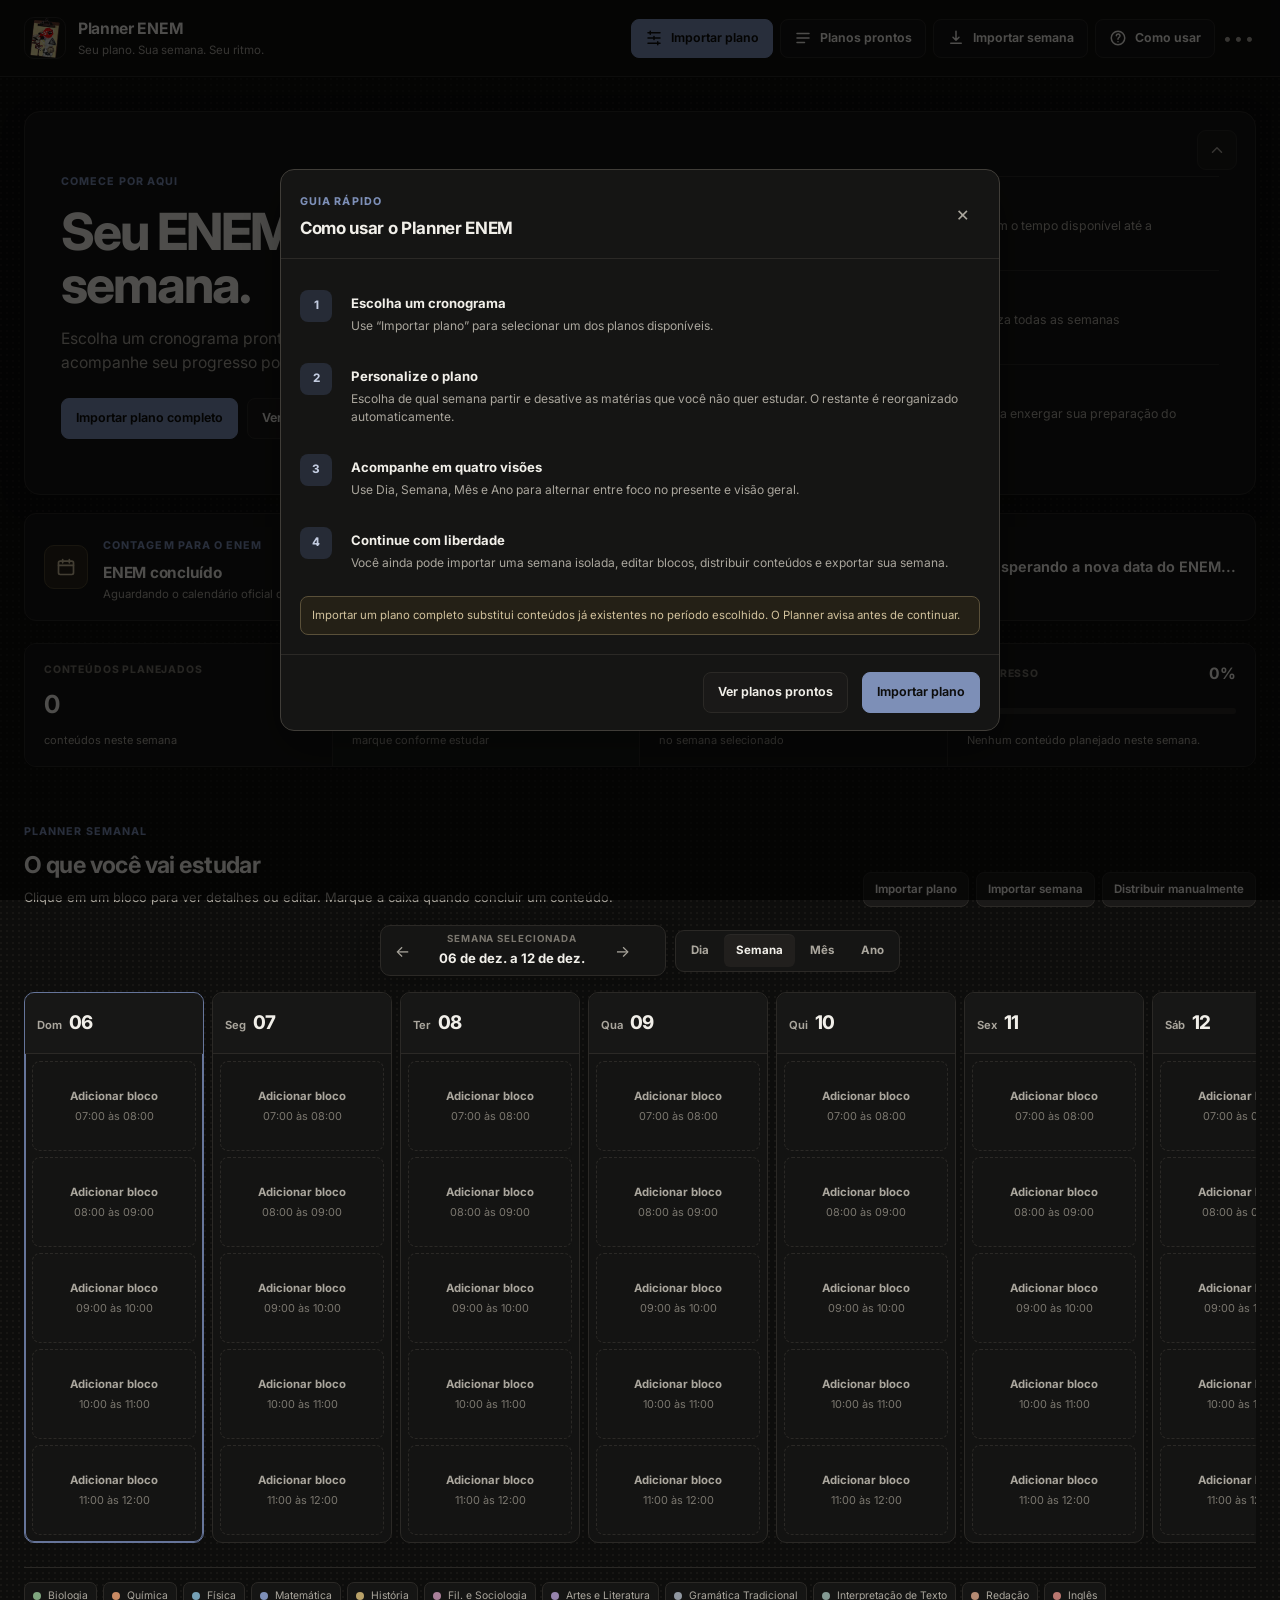
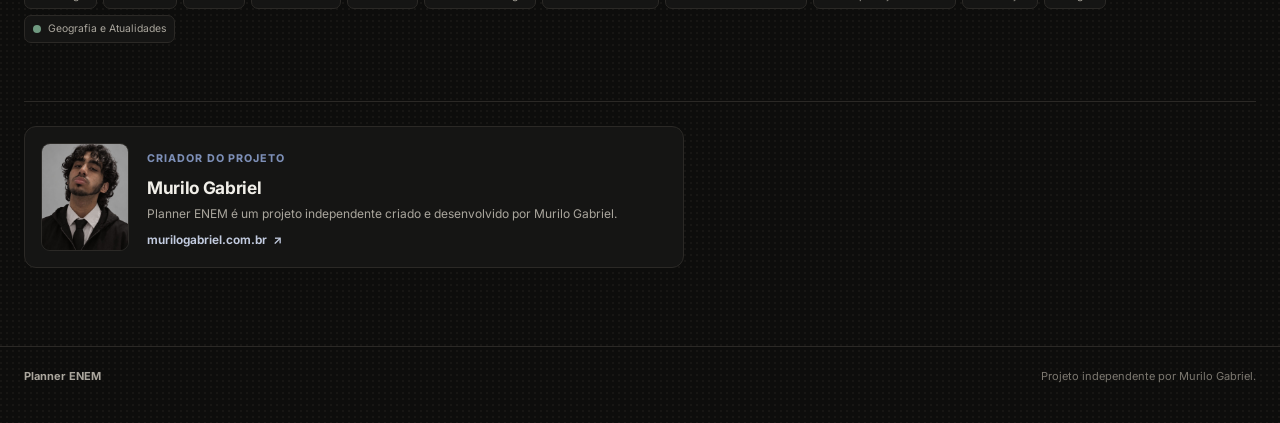
==== commit 197a52f2: "Adiciona seleção de matérias nos planos" ====
--- a/index.html
+++ b/index.html
@@ -253,7 +253,7 @@
       </div>
       <div class="modal__body guide-body">
         <div class="guide-row"><span>1</span><div><strong>Escolha um cronograma</strong><p>Use “Importar plano” para selecionar um dos planos disponíveis.</p></div></div>
-        <div class="guide-row"><span>2</span><div><strong>Escolha de qual semana partir</strong><p>Se o cronograma já começou, pule as semanas anteriores e importe somente da semana escolhida até o final.</p></div></div>
+        <div class="guide-row"><span>2</span><div><strong>Personalize o plano</strong><p>Escolha de qual semana partir e desative as matérias que você não quer estudar. O restante é reorganizado automaticamente.</p></div></div>
         <div class="guide-row"><span>3</span><div><strong>Acompanhe em quatro visões</strong><p>Use Dia, Semana, Mês e Ano para alternar entre foco no presente e visão geral.</p></div></div>
         <div class="guide-row"><span>4</span><div><strong>Continue com liberdade</strong><p>Você ainda pode importar uma semana isolada, editar blocos, distribuir conteúdos e exportar sua semana.</p></div></div>
         <div class="guide-note">Importar um plano completo substitui conteúdos já existentes no período escolhido. O Planner avisa antes de continuar.</div>
@@ -288,6 +288,23 @@
             <input id="plan-start-date" type="date" />
           </label>
         </div>
+        <section class="plan-subjects" aria-labelledby="plan-subjects-title">
+          <div class="plan-subjects__head">
+            <div>
+              <span class="plan-import-summary__label">Matérias do cronograma</span>
+              <strong id="plan-subjects-title">Escolha o que você quer estudar</strong>
+              <p>Desative uma matéria para remover seus conteúdos. O Planner reorganiza automaticamente o restante da semana.</p>
+            </div>
+            <div class="plan-subjects__actions">
+              <button class="plan-subjects__action" id="plan-subjects-all" type="button">Todas</button>
+              <button class="plan-subjects__action" id="plan-subjects-none" type="button">Limpar</button>
+            </div>
+          </div>
+          <div class="plan-subjects__grid" id="plan-subjects-grid"></div>
+          <div class="plan-subjects__footer">
+            <span id="plan-subjects-count">Todas as matérias selecionadas</span>
+          </div>
+        </section>
         <div class="plan-import-summary">
           <span class="plan-import-summary__label">Como ficará</span>
           <strong id="plan-start-label">Começando pela Semana 1</strong>
--- a/style.css
+++ b/style.css
@@ -560,3 +560,111 @@
     grid-column:auto;
   }
 }
+
+
+/* Configuração de matérias na importação */
+.plan-subjects{
+  margin-top:18px;
+  padding:15px;
+  border:1px solid var(--line);
+  border-radius:10px;
+  background:#121211;
+}
+.plan-subjects__head{
+  display:flex;
+  align-items:flex-start;
+  justify-content:space-between;
+  gap:16px;
+}
+.plan-subjects__head strong{display:block;font-size:.86rem}
+.plan-subjects__head p{
+  margin-top:4px;
+  max-width:430px;
+  color:var(--muted);
+  font-size:.7rem;
+  line-height:1.5;
+}
+.plan-subjects__actions{
+  display:flex;
+  gap:5px;
+  flex:0 0 auto;
+}
+.plan-subjects__action{
+  min-height:30px;
+  padding:0 9px;
+  border:1px solid var(--line);
+  border-radius:7px;
+  background:var(--surface-2);
+  color:var(--muted);
+  cursor:pointer;
+  font-size:.65rem;
+  font-weight:700;
+}
+.plan-subjects__action:hover{
+  color:var(--text);
+  border-color:var(--line-strong);
+  background:var(--surface-3);
+}
+.plan-subjects__grid{
+  display:grid;
+  grid-template-columns:repeat(2,minmax(0,1fr));
+  gap:7px;
+  margin-top:13px;
+}
+.plan-subject-toggle{
+  min-height:40px;
+  padding:8px 9px;
+  border:1px solid var(--line);
+  border-radius:8px;
+  background:var(--surface);
+  color:var(--muted);
+  display:grid;
+  grid-template-columns:9px minmax(0,1fr) 18px;
+  align-items:center;
+  gap:8px;
+  text-align:left;
+  cursor:pointer;
+  font-size:.69rem;
+  font-weight:650;
+  transition:.15s ease;
+}
+.plan-subject-toggle:hover{
+  border-color:var(--line-strong);
+  background:var(--surface-2);
+}
+.plan-subject-toggle.selected{
+  border-color:var(--subject-color);
+  background:var(--surface-2);
+  color:var(--text);
+}
+.plan-subject-toggle__dot{
+  width:8px;
+  height:8px;
+  border-radius:50%;
+  background:var(--subject-color);
+}
+.plan-subject-toggle__state{
+  width:18px;
+  height:18px;
+  border:1px solid var(--line);
+  border-radius:5px;
+  display:grid;
+  place-items:center;
+  color:var(--muted-2);
+  font-size:.67rem;
+}
+.plan-subject-toggle.selected .plan-subject-toggle__state{
+  border-color:var(--subject-color);
+  color:var(--text);
+}
+.plan-subjects__footer{
+  margin-top:10px;
+  padding-top:10px;
+  border-top:1px solid var(--line);
+  color:var(--muted);
+  font-size:.67rem;
+}
+@media(max-width:520px){
+  .plan-subjects__head{flex-direction:column}
+  .plan-subjects__grid{grid-template-columns:1fr}
+}
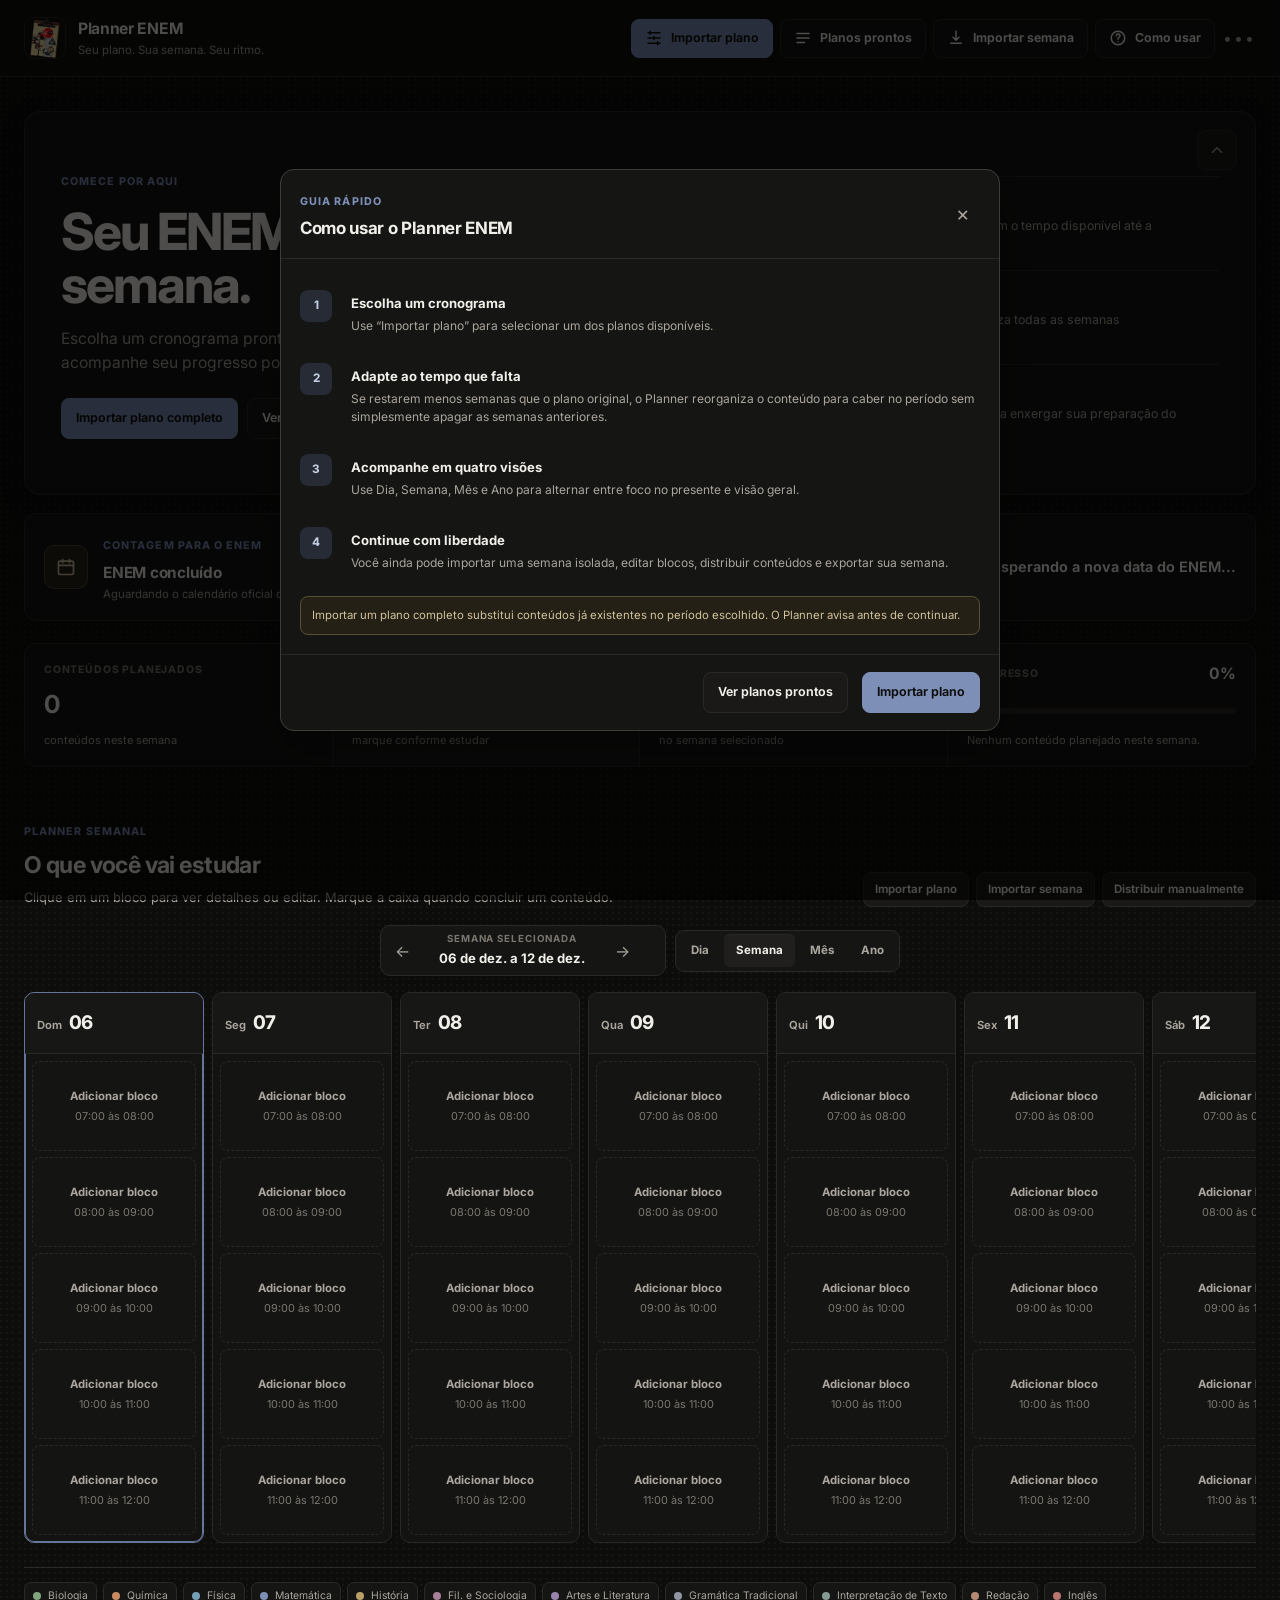
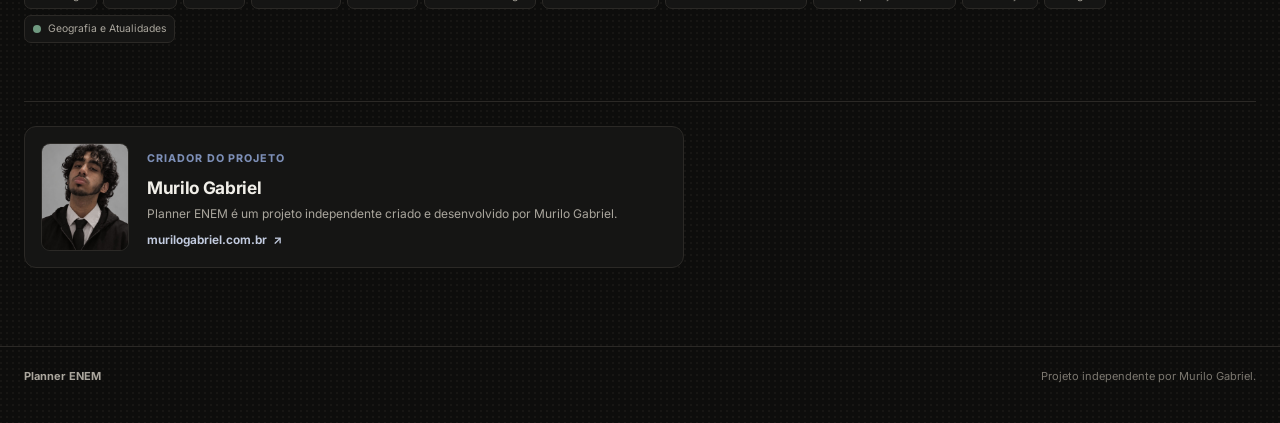
==== commit 1657e59b: "Reorganiza planos para caber no tempo restante" ====
--- a/index.html
+++ b/index.html
@@ -253,7 +253,7 @@
       </div>
       <div class="modal__body guide-body">
         <div class="guide-row"><span>1</span><div><strong>Escolha um cronograma</strong><p>Use “Importar plano” para selecionar um dos planos disponíveis.</p></div></div>
-        <div class="guide-row"><span>2</span><div><strong>Personalize o plano</strong><p>Escolha de qual semana partir e desative as matérias que você não quer estudar. O restante é reorganizado automaticamente.</p></div></div>
+        <div class="guide-row"><span>2</span><div><strong>Adapte ao tempo que falta</strong><p>Se restarem menos semanas que o plano original, o Planner reorganiza o conteúdo para caber no período sem simplesmente apagar as semanas anteriores.</p></div></div>
         <div class="guide-row"><span>3</span><div><strong>Acompanhe em quatro visões</strong><p>Use Dia, Semana, Mês e Ano para alternar entre foco no presente e visão geral.</p></div></div>
         <div class="guide-row"><span>4</span><div><strong>Continue com liberdade</strong><p>Você ainda pode importar uma semana isolada, editar blocos, distribuir conteúdos e exportar sua semana.</p></div></div>
         <div class="guide-note">Importar um plano completo substitui conteúdos já existentes no período escolhido. O Planner avisa antes de continuar.</div>
@@ -266,28 +266,50 @@
   </div>
 
   <div class="overlay" id="plan-overlay" role="dialog" aria-modal="true" aria-labelledby="plan-title">
-    <div class="modal modal--compact">
+    <div class="modal modal--wide plan-import-modal">
       <div class="modal__head">
         <div><span class="eyebrow">Importação completa</span><h2 id="plan-title">Importar um plano inteiro</h2></div>
         <button class="modal-close" id="plan-close" type="button" aria-label="Fechar">×</button>
       </div>
       <div class="modal__body">
-        <p class="modal-lead">Escolha o cronograma, a semana do plano em que você quer entrar e a data em que vai começar.</p>
+        <p class="modal-lead">Escolha o cronograma e quanto tempo você tem. Se o plano original for maior, o Planner adapta o conteúdo para caber no período disponível.</p>
         <div class="plan-import-fields">
           <label class="plan-field">
             <span>Plano</span>
             <select id="plan-select"></select>
           </label>
           <label class="plan-field">
-            <span>Começar pela semana</span>
+            <span>Em qual semana do plano você está?</span>
             <select id="plan-week-start"></select>
-            <small class="plan-field__help">Pode pular o início do cronograma. Exemplo: começar na Semana 3 usa somente da Semana 3 até o final.</small>
+            <small class="plan-field__help">O número ao lado mostra quantas semanas caberão no seu calendário. O conteúdo das semanas anteriores não será perdido por padrão.</small>
+            <div class="plan-enem-fit" id="plan-enem-fit" hidden>
+              <span id="plan-enem-fit-text"></span>
+              <button id="plan-enem-fit-btn" type="button">Ajustar ao ENEM</button>
+            </div>
           </label>
           <label class="plan-field plan-field--wide">
             <span>Data de início</span>
             <input id="plan-start-date" type="date" />
           </label>
         </div>
+        <section class="plan-adaptation" aria-labelledby="plan-adaptation-title">
+          <div class="plan-adaptation__head">
+            <span class="plan-import-summary__label">Adaptação do cronograma</span>
+            <strong id="plan-adaptation-title">Nenhuma semana precisa ser perdida</strong>
+            <p>Se você tiver menos tempo que o plano original, o Planner redistribui os conteúdos das matérias escolhidas dentro das semanas restantes.</p>
+          </div>
+          <label class="plan-skip-option">
+            <input id="plan-skip-previous" type="checkbox" />
+            <span>
+              <strong>Já estudei as semanas anteriores</strong>
+              <small>Marque apenas se você realmente já concluiu esse conteúdo. Nesse caso, ele não será trazido para o novo cronograma.</small>
+            </span>
+          </label>
+          <div class="plan-optimization-preview" id="plan-optimization-preview">
+            <span class="plan-optimization-preview__status">Preparando a prévia do cronograma...</span>
+          </div>
+        </section>
+
         <section class="plan-subjects" aria-labelledby="plan-subjects-title">
           <div class="plan-subjects__head">
             <div>
@@ -311,7 +333,7 @@
           <p id="plan-range-label">Selecione um plano para ver o período.</p>
           <div class="plan-import-count" id="plan-import-count">Todas as semanas serão importadas.</div>
         </div>
-        <p class="plan-import-note">A data é ajustada para o domingo da semana escolhida. Se já houver conteúdo no período, o Planner pedirá confirmação antes de substituir.</p>
+        <p class="plan-import-note">A data é ajustada para o domingo da semana escolhida. A adaptação preserva todos os conteúdos das matérias selecionadas, agrupando temas no mesmo bloco somente quando for necessário para caber no período.</p>
         <p class="plan-import-status" id="plan-import-status" hidden></p>
       </div>
       <div class="modal__foot">
--- a/style.css
+++ b/style.css
@@ -668,3 +668,140 @@
   .plan-subjects__head{flex-direction:column}
   .plan-subjects__grid{grid-template-columns:1fr}
 }
+
+
+/* Adaptação inteligente de duração */
+.plan-import-modal{
+  width:min(920px,100%);
+}
+.plan-adaptation{
+  margin-top:18px;
+  padding:15px;
+  border:1px solid #48536d;
+  border-radius:10px;
+  background:#151922;
+}
+.plan-adaptation__head strong{
+  display:block;
+  font-size:.9rem;
+}
+.plan-adaptation__head p{
+  margin-top:4px;
+  max-width:680px;
+  color:var(--muted);
+  font-size:.72rem;
+  line-height:1.55;
+}
+.plan-skip-option{
+  margin-top:13px;
+  padding:11px 12px;
+  border:1px solid var(--line);
+  border-radius:8px;
+  background:#111318;
+  display:flex;
+  align-items:flex-start;
+  gap:10px;
+  cursor:pointer;
+}
+.plan-skip-option input{
+  margin-top:3px;
+  accent-color:var(--accent);
+}
+.plan-skip-option span{
+  display:flex;
+  flex-direction:column;
+  gap:2px;
+}
+.plan-skip-option strong{
+  font-size:.73rem;
+}
+.plan-skip-option small{
+  color:var(--muted);
+  font-size:.66rem;
+  line-height:1.45;
+}
+.plan-optimization-preview{
+  margin-top:11px;
+  padding:12px;
+  border:1px solid var(--line);
+  border-radius:8px;
+  background:#101113;
+}
+.plan-optimization-preview__headline{
+  font-size:.82rem;
+  font-weight:750;
+  color:var(--text);
+}
+.plan-optimization-preview__headline span{
+  color:var(--accent);
+  padding:0 4px;
+}
+.plan-optimization-preview p{
+  margin-top:5px;
+  color:var(--muted);
+  font-size:.7rem;
+  line-height:1.55;
+}
+.plan-optimization-preview__badges{
+  display:flex;
+  flex-wrap:wrap;
+  gap:6px;
+  margin-top:10px;
+}
+.plan-optimization-preview__badges span{
+  padding:5px 7px;
+  border:1px solid var(--line);
+  border-radius:6px;
+  background:var(--surface-2);
+  color:#d6d2ca;
+  font-size:.63rem;
+  font-weight:650;
+}
+.plan-optimization-preview__status{
+  color:var(--muted);
+  font-size:.69rem;
+}
+.plan-optimization-preview__warning{
+  color:#d0a09a;
+  font-size:.69rem;
+}
+.plan-enem-fit{
+  margin-top:8px;
+  padding:8px 9px;
+  border:1px solid #4e4938;
+  border-radius:7px;
+  background:#1f1c14;
+  display:flex;
+  align-items:center;
+  justify-content:space-between;
+  gap:10px;
+}
+.plan-enem-fit span{
+  color:#c7b98e;
+  font-size:.64rem;
+  line-height:1.4;
+}
+.plan-enem-fit button{
+  flex:0 0 auto;
+  min-height:28px;
+  padding:0 8px;
+  border:1px solid #655c42;
+  border-radius:6px;
+  background:#2a2519;
+  color:#dfd0a6;
+  cursor:pointer;
+  font-size:.62rem;
+  font-weight:700;
+}
+.plan-enem-fit button:hover{
+  background:#332d1e;
+}
+@media(max-width:620px){
+  .plan-enem-fit{
+    align-items:stretch;
+    flex-direction:column;
+  }
+  .plan-enem-fit button{
+    width:100%;
+  }
+}
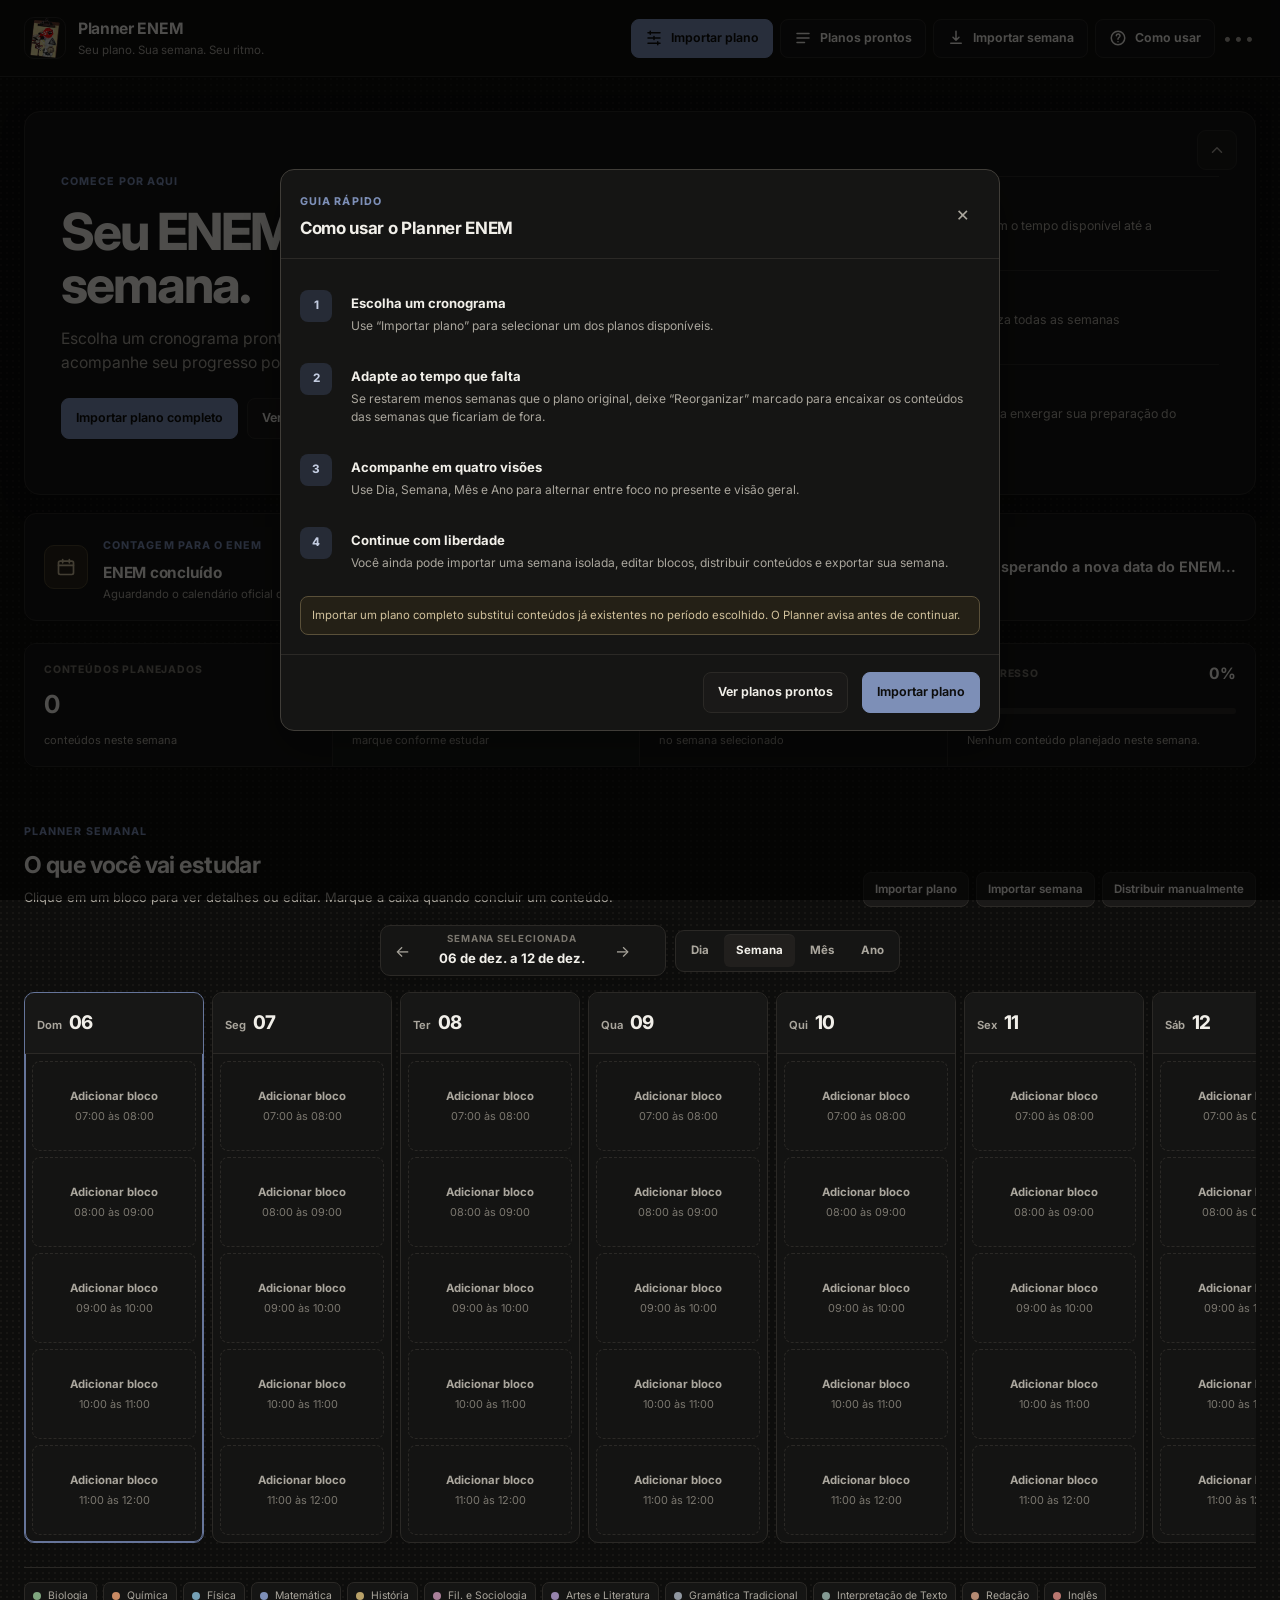
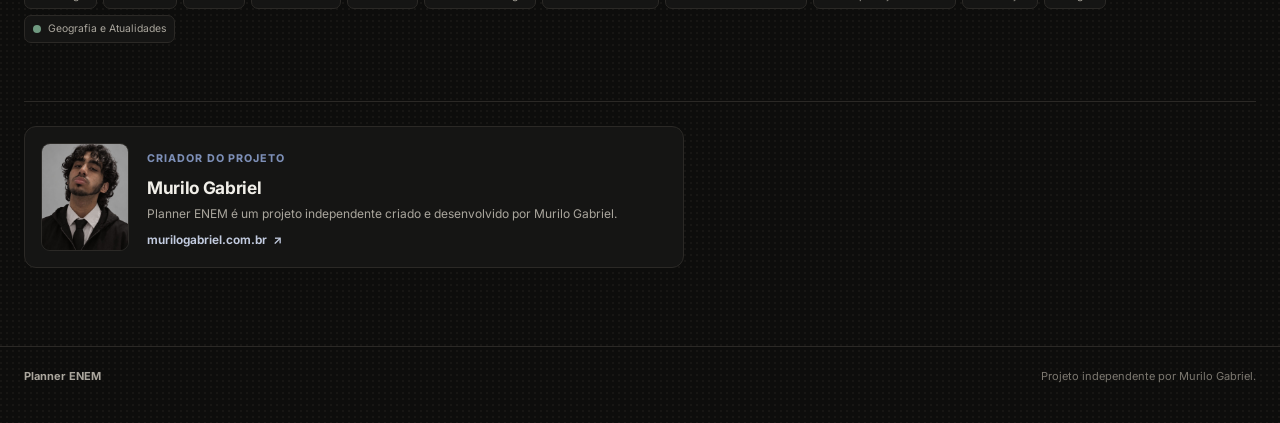
==== commit d24b5dfa: "Simplifica escolha de reorganização do plano" ====
--- a/index.html
+++ b/index.html
@@ -253,7 +253,7 @@
       </div>
       <div class="modal__body guide-body">
         <div class="guide-row"><span>1</span><div><strong>Escolha um cronograma</strong><p>Use “Importar plano” para selecionar um dos planos disponíveis.</p></div></div>
-        <div class="guide-row"><span>2</span><div><strong>Adapte ao tempo que falta</strong><p>Se restarem menos semanas que o plano original, o Planner reorganiza o conteúdo para caber no período sem simplesmente apagar as semanas anteriores.</p></div></div>
+        <div class="guide-row"><span>2</span><div><strong>Adapte ao tempo que falta</strong><p>Se restarem menos semanas que o plano original, deixe “Reorganizar” marcado para encaixar os conteúdos das semanas que ficariam de fora.</p></div></div>
         <div class="guide-row"><span>3</span><div><strong>Acompanhe em quatro visões</strong><p>Use Dia, Semana, Mês e Ano para alternar entre foco no presente e visão geral.</p></div></div>
         <div class="guide-row"><span>4</span><div><strong>Continue com liberdade</strong><p>Você ainda pode importar uma semana isolada, editar blocos, distribuir conteúdos e exportar sua semana.</p></div></div>
         <div class="guide-note">Importar um plano completo substitui conteúdos já existentes no período escolhido. O Planner avisa antes de continuar.</div>
@@ -295,16 +295,18 @@
         <section class="plan-adaptation" aria-labelledby="plan-adaptation-title">
           <div class="plan-adaptation__head">
             <span class="plan-import-summary__label">Adaptação do cronograma</span>
-            <strong id="plan-adaptation-title">Nenhuma semana precisa ser perdida</strong>
-            <p>Se você tiver menos tempo que o plano original, o Planner redistribui os conteúdos das matérias escolhidas dentro das semanas restantes.</p>
-          </div>
-          <label class="plan-skip-option">
-            <input id="plan-skip-previous" type="checkbox" />
+            <strong id="plan-adaptation-title">Fazer o plano caber no tempo que você tem</strong>
+            <p id="plan-adaptation-message">Vou verificar se alguma semana ficaria de fora e reorganizar o cronograma quando necessário.</p>
+          </div>
+
+          <label class="plan-skip-option plan-reorganize-option" id="plan-reorganize-option">
+            <input id="plan-reorganize-content" type="checkbox" checked />
             <span>
-              <strong>Já estudei as semanas anteriores</strong>
-              <small>Marque apenas se você realmente já concluiu esse conteúdo. Nesse caso, ele não será trazido para o novo cronograma.</small>
+              <strong>Reorganizar para não perder nenhum conteúdo</strong>
+              <small>Recomendado. Os conteúdos das semanas que ficariam de fora entram nas semanas disponíveis, mantendo tudo o que você selecionou.</small>
             </span>
           </label>
+
           <div class="plan-optimization-preview" id="plan-optimization-preview">
             <span class="plan-optimization-preview__status">Preparando a prévia do cronograma...</span>
           </div>
@@ -333,7 +335,7 @@
           <p id="plan-range-label">Selecione um plano para ver o período.</p>
           <div class="plan-import-count" id="plan-import-count">Todas as semanas serão importadas.</div>
         </div>
-        <p class="plan-import-note">A data é ajustada para o domingo da semana escolhida. A adaptação preserva todos os conteúdos das matérias selecionadas, agrupando temas no mesmo bloco somente quando for necessário para caber no período.</p>
+        <p class="plan-import-note">A data é ajustada para o domingo da semana escolhida. Com “Reorganizar” marcado, o Planner preserva os conteúdos das matérias selecionadas e distribui tudo dentro do período disponível.</p>
         <p class="plan-import-status" id="plan-import-status" hidden></p>
       </div>
       <div class="modal__foot">
--- a/style.css
+++ b/style.css
@@ -805,3 +805,35 @@
     width:100%;
   }
 }
+
+
+/* Clareza da opção de reorganização */
+.plan-adaptation__head #plan-adaptation-message{
+  margin-top:7px;
+  padding:10px 11px;
+  border:1px solid #48536d;
+  border-radius:8px;
+  background:#111722;
+  color:#d8ddea;
+  font-size:.72rem;
+  line-height:1.55;
+}
+.plan-reorganize-option{
+  border-color:#566789;
+  background:#141923;
+}
+.plan-reorganize-option:has(input:checked){
+  border-color:#7185b3;
+  background:#171e2c;
+}
+.plan-reorganize-option input{
+  width:16px;
+  height:16px;
+  margin-top:2px;
+}
+.plan-reorganize-option span > strong{
+  color:#f0f2f7;
+}
+.plan-reorganize-option span > small{
+  max-width:690px;
+}
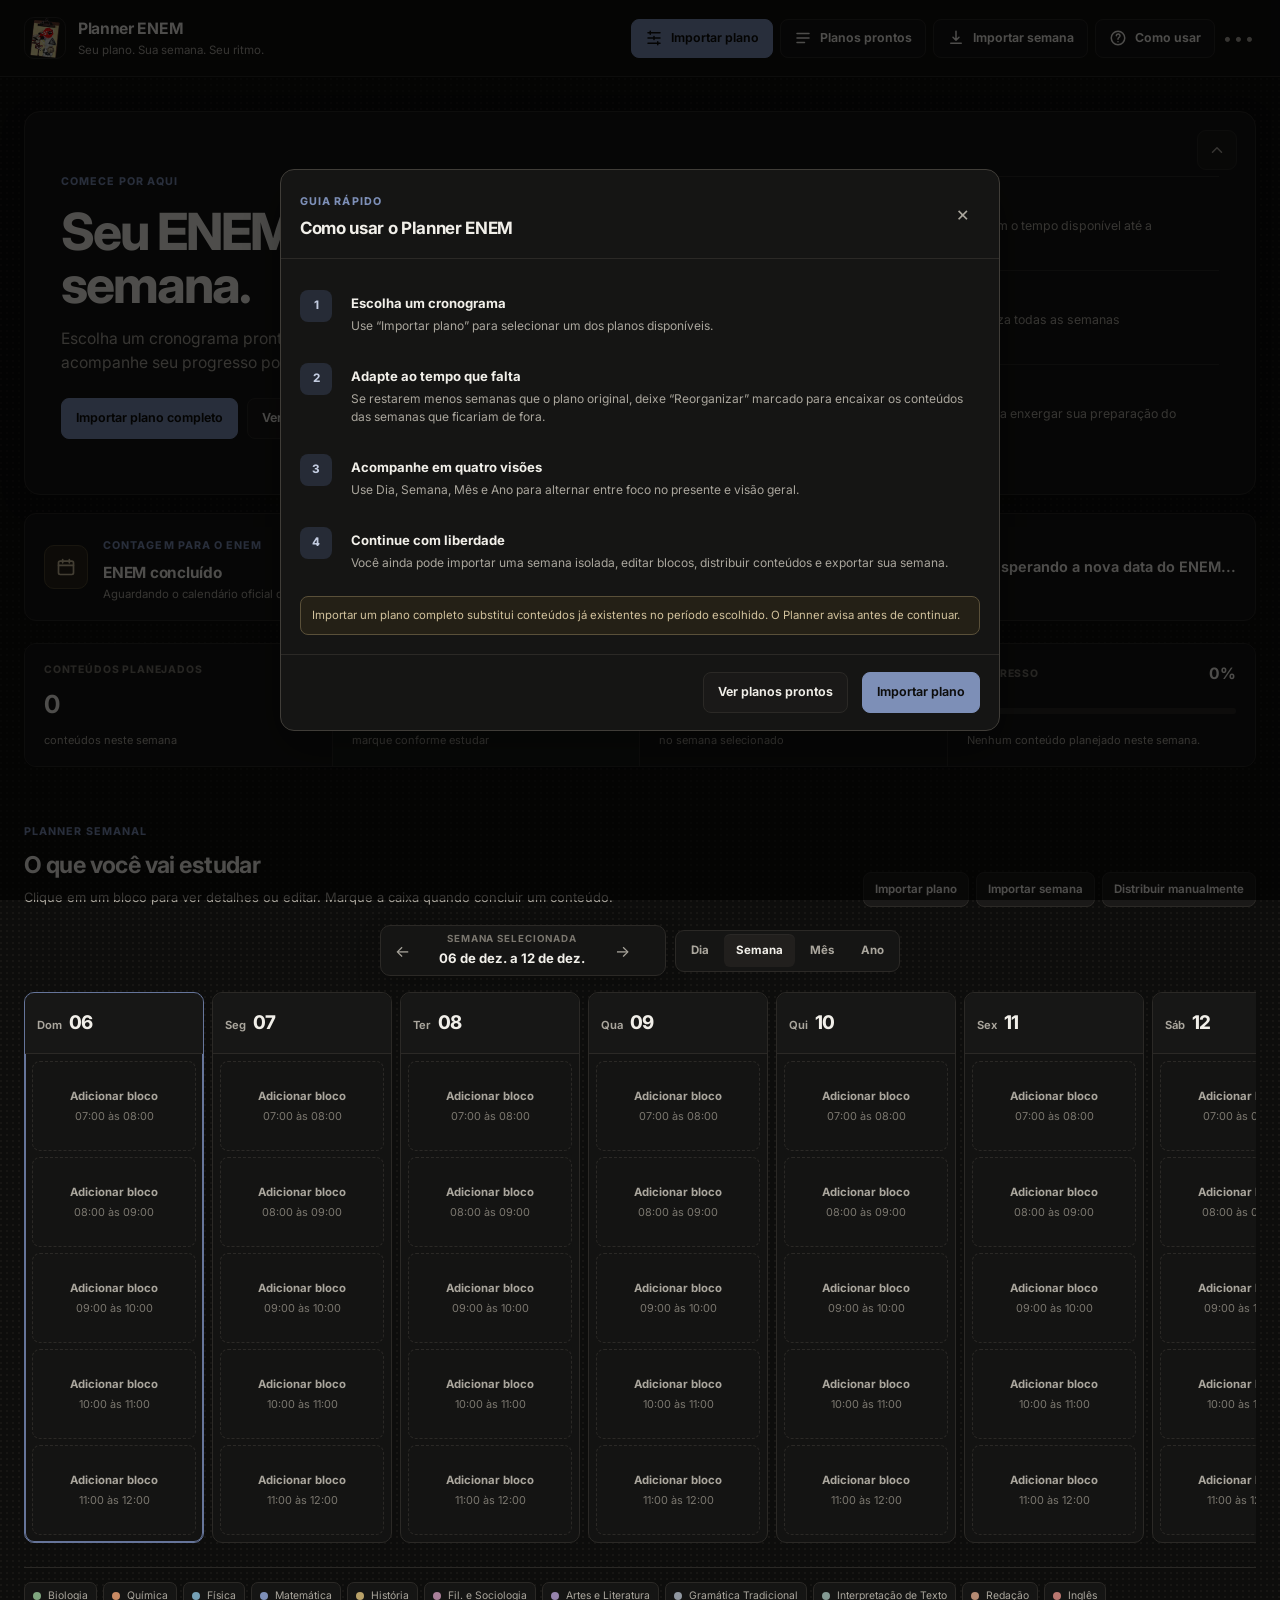
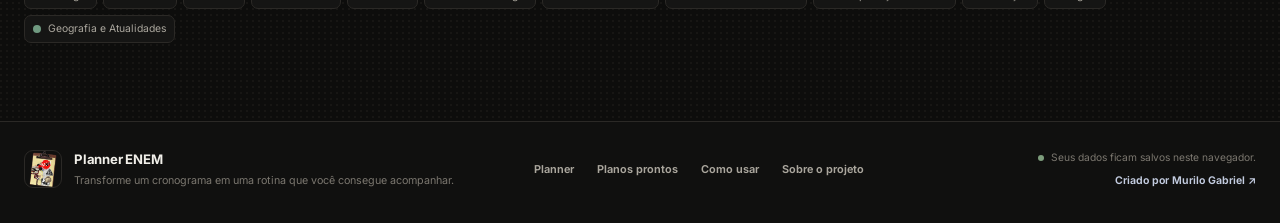
==== commit 04add790: "Remove card do criador e refina rodapé" ====
--- a/index.html
+++ b/index.html
@@ -45,6 +45,7 @@
           <div class="more-menu" id="more-menu" hidden>
             <button type="button" id="btn-distribute">Distribuir conteúdos</button>
             <button type="button" id="btn-export">Exportar semana</button>
+            <button type="button" id="btn-reset-planner" class="more-menu__danger">Limpar todo o Planner</button>
             <a href="sobre/">Sobre o projeto</a>
           </div>
         </div>
@@ -180,25 +181,36 @@
       <div class="subject-legend subject-legend--below" id="subject-legend" aria-label="Legenda de matérias"></div>
     </section>
 
-    <section class="creator-section" aria-labelledby="creator-title">
-      <div class="creator-card">
-        <img class="creator-photo" src="assets/murilo-gabriel.jpg" alt="Murilo Gabriel" loading="lazy" />
-        <div class="creator-copy">
-          <span class="eyebrow">Criador do projeto</span>
-          <h2 id="creator-title">Murilo Gabriel</h2>
-          <p>Planner ENEM é um projeto independente criado e desenvolvido por Murilo Gabriel.</p>
-          <a class="creator-link" href="https://murilogabriel.com.br" target="_blank" rel="noopener noreferrer">
-            murilogabriel.com.br
-            <span aria-hidden="true">↗</span>
-          </a>
-        </div>
-      </div>
-    </section>
+
   </main>
 
   <footer class="site-footer">
-    <span>Planner ENEM</span>
-    <span>Projeto independente por Murilo Gabriel.</span>
+    <div class="site-footer__inner">
+      <div class="footer-brand">
+        <img src="icon.png" alt="" class="footer-brand__logo" />
+        <div>
+          <strong>Planner ENEM</strong>
+          <p>Transforme um cronograma em uma rotina que você consegue acompanhar.</p>
+        </div>
+      </div>
+
+      <nav class="footer-nav" aria-label="Links do rodapé">
+        <a href="./">Planner</a>
+        <a href="downloads/">Planos prontos</a>
+        <button type="button" id="footer-help">Como usar</button>
+        <a href="sobre/">Sobre o projeto</a>
+      </nav>
+
+      <div class="footer-info">
+        <div class="footer-info__item">
+          <span class="footer-info__dot" aria-hidden="true"></span>
+          <span>Seus dados ficam salvos neste navegador.</span>
+        </div>
+        <a class="footer-credit" href="https://murilogabriel.com.br" target="_blank" rel="noopener noreferrer">
+          Criado por Murilo Gabriel <span aria-hidden="true">↗</span>
+        </a>
+      </div>
+    </div>
   </footer>
 
   <div class="overlay" id="edit-overlay" role="dialog" aria-modal="true" aria-labelledby="edit-title">
@@ -345,6 +357,31 @@
     </div>
   </div>
 
+  <div class="overlay" id="reset-overlay" role="dialog" aria-modal="true" aria-labelledby="reset-title">
+    <div class="modal modal--compact reset-modal">
+      <div class="modal__head">
+        <div>
+          <span class="eyebrow">Limpar Planner</span>
+          <h2 id="reset-title">Deixar tudo livre novamente?</h2>
+        </div>
+        <button class="modal-close" id="reset-close" type="button" aria-label="Fechar">×</button>
+      </div>
+      <div class="modal__body">
+        <p class="reset-modal__lead">Isso remove todo o conteúdo que você colocou no Planner.</p>
+        <div class="reset-modal__summary">
+          <div><span>✓</span><p>Apaga todos os planos e semanas importados.</p></div>
+          <div><span>✓</span><p>Remove conteúdos adicionados manualmente e marcações de concluído.</p></div>
+          <div><span>✓</span><p>Volta para a semana atual com todos os blocos livres.</p></div>
+        </div>
+        <p class="reset-modal__note">Os cronogramas prontos continuam disponíveis para você importar novamente depois.</p>
+      </div>
+      <div class="modal__foot">
+        <button class="button button--secondary" id="reset-cancel" type="button">Cancelar</button>
+        <button class="button button--danger" id="reset-confirm" type="button">Limpar tudo</button>
+      </div>
+    </div>
+  </div>
+
   <div class="overlay" id="dist-overlay" role="dialog" aria-modal="true" aria-labelledby="dist-title">
     <div class="modal modal--wide">
       <div class="modal__head">
--- a/style.css
+++ b/style.css
@@ -245,25 +245,104 @@
 .empty-copy{text-align:center;font-size:.68rem;color:var(--muted-2)}
 .empty-copy strong{display:block;color:var(--muted);font-size:.71rem;margin-bottom:3px}
 
-.creator-section{margin-top:58px;padding-top:24px;border-top:1px solid var(--line)}
-.creator-card{
-  display:flex;align-items:center;gap:18px;max-width:660px;padding:16px;
-  border:1px solid var(--line);border-radius:12px;background:var(--surface);
-}
-.creator-photo{
-  width:88px;height:108px;flex:0 0 auto;object-fit:cover;object-position:center 28%;
-  border-radius:9px;border:1px solid var(--line);
-}
-.creator-copy h2{font-size:1.08rem;letter-spacing:-.02em;margin:7px 0 4px}
-.creator-copy p{color:var(--muted);font-size:.75rem;max-width:470px}
-.creator-link{display:inline-flex;align-items:center;gap:6px;margin-top:9px;color:#c3cce0;text-decoration:none;font-size:.74rem;font-weight:650}
-.creator-link:hover{color:var(--text)}
-
 .site-footer{
-  max-width:1480px;margin:0 auto;padding:21px 24px 38px;border-top:1px solid var(--line);
-  display:flex;justify-content:space-between;gap:15px;color:var(--muted-2);font-size:.69rem;
-}
-.site-footer span:first-child{color:var(--muted);font-weight:700}
+  border-top:1px solid var(--line);
+  background:#10100f;
+}
+.site-footer__inner{
+  max-width:1480px;
+  margin:0 auto;
+  padding:28px 24px 34px;
+  display:grid;
+  grid-template-columns:minmax(280px,1.2fr) auto minmax(260px,.9fr);
+  align-items:center;
+  gap:28px;
+}
+.footer-brand{
+  display:flex;
+  align-items:center;
+  gap:12px;
+  min-width:0;
+}
+.footer-brand__logo{
+  width:38px;
+  height:38px;
+  border-radius:9px;
+  object-fit:cover;
+  border:1px solid var(--line);
+  flex:0 0 auto;
+}
+.footer-brand strong{
+  display:block;
+  font-size:.82rem;
+  letter-spacing:-.015em;
+}
+.footer-brand p{
+  margin-top:3px;
+  max-width:390px;
+  color:var(--muted-2);
+  font-size:.67rem;
+  line-height:1.5;
+}
+.footer-nav{
+  display:flex;
+  align-items:center;
+  justify-content:center;
+  gap:5px;
+  flex-wrap:wrap;
+}
+.footer-nav a,
+.footer-nav button{
+  min-height:34px;
+  padding:0 9px;
+  border:0;
+  border-radius:7px;
+  background:transparent;
+  color:var(--muted);
+  text-decoration:none;
+  cursor:pointer;
+  font-size:.68rem;
+  font-weight:650;
+  transition:.16s ease;
+}
+.footer-nav a{
+  display:inline-flex;
+  align-items:center;
+}
+.footer-nav a:hover,
+.footer-nav button:hover{
+  color:var(--text);
+  background:var(--surface-2);
+}
+.footer-info{
+  display:flex;
+  flex-direction:column;
+  align-items:flex-end;
+  gap:7px;
+  min-width:0;
+}
+.footer-info__item{
+  display:flex;
+  align-items:center;
+  justify-content:flex-end;
+  gap:7px;
+  color:var(--muted-2);
+  font-size:.64rem;
+}
+.footer-info__dot{
+  width:6px;
+  height:6px;
+  border-radius:50%;
+  background:var(--success);
+  flex:0 0 auto;
+}
+.footer-credit{
+  color:#c3cce0;
+  text-decoration:none;
+  font-size:.66rem;
+  font-weight:650;
+}
+.footer-credit:hover{color:var(--text)}
 
 .toast{
   position:fixed;right:20px;bottom:20px;z-index:120;max-width:min(420px,calc(100vw - 40px));
@@ -375,7 +454,6 @@
   .section-heading__tools{justify-content:flex-start}
   .calendar-grid{grid-template-columns:repeat(7,82vw);scroll-snap-type:x proximity}
   .day-card{scroll-snap-align:start}
-  .site-footer{padding:20px 14px 30px;flex-direction:column}
   .subject-picker{grid-template-columns:1fr}
   .dist-item{grid-template-columns:1fr}
   .import-hint{align-items:flex-start;flex-direction:column}
@@ -402,8 +480,6 @@
   .enem-countdown__time{padding-left:0;justify-content:space-between}
   .enem-countdown__waiting{padding-left:0}
   .count-unit{text-align:left;min-width:auto}
-  .creator-card{align-items:flex-start;gap:13px;padding:13px}
-  .creator-photo{width:72px;height:88px}
 }
 
 
@@ -837,3 +913,101 @@
 .plan-reorganize-option span > small{
   max-width:690px;
 }
+
+
+/* Limpeza completa do Planner */
+.more-menu .more-menu__danger{
+  margin-top:4px;
+  border-top:1px solid var(--line);
+  border-radius:0 0 7px 7px;
+  color:#d18a83;
+}
+.more-menu .more-menu__danger:hover{
+  background:#2a1918;
+  color:#e6a19a;
+}
+.button--danger{
+  background:#8f514c;
+  border-color:#8f514c;
+  color:#fff4f2;
+}
+.button--danger:hover{
+  background:#a25e58;
+  border-color:#a25e58;
+}
+.reset-modal__lead{
+  color:var(--text);
+  font-size:.86rem;
+  font-weight:650;
+}
+.reset-modal__summary{
+  display:flex;
+  flex-direction:column;
+  gap:8px;
+  margin-top:16px;
+}
+.reset-modal__summary div{
+  display:flex;
+  align-items:flex-start;
+  gap:9px;
+  padding:10px 11px;
+  border:1px solid var(--line);
+  border-radius:8px;
+  background:#121211;
+}
+.reset-modal__summary span{
+  flex:0 0 auto;
+  width:20px;
+  height:20px;
+  border-radius:6px;
+  display:grid;
+  place-items:center;
+  background:#252321;
+  color:#d4d0c7;
+  font-size:.67rem;
+  font-weight:800;
+}
+.reset-modal__summary p{
+  color:var(--muted);
+  font-size:.74rem;
+  line-height:1.5;
+}
+.reset-modal__note{
+  margin-top:14px;
+  color:var(--muted-2);
+  font-size:.68rem;
+  line-height:1.5;
+}
+
+@media(max-width:900px){
+  .site-footer__inner{
+    grid-template-columns:1fr;
+    align-items:start;
+    gap:18px;
+  }
+  .footer-nav{
+    justify-content:flex-start;
+  }
+  .footer-info{
+    align-items:flex-start;
+  }
+  .footer-info__item{
+    justify-content:flex-start;
+  }
+}
+@media(max-width:520px){
+  .site-footer__inner{
+    padding:24px 14px 28px;
+  }
+  .footer-nav{
+    display:grid;
+    grid-template-columns:1fr 1fr;
+    width:100%;
+  }
+  .footer-nav a,
+  .footer-nav button{
+    justify-content:flex-start;
+    text-align:left;
+    padding:0 8px;
+  }
+}
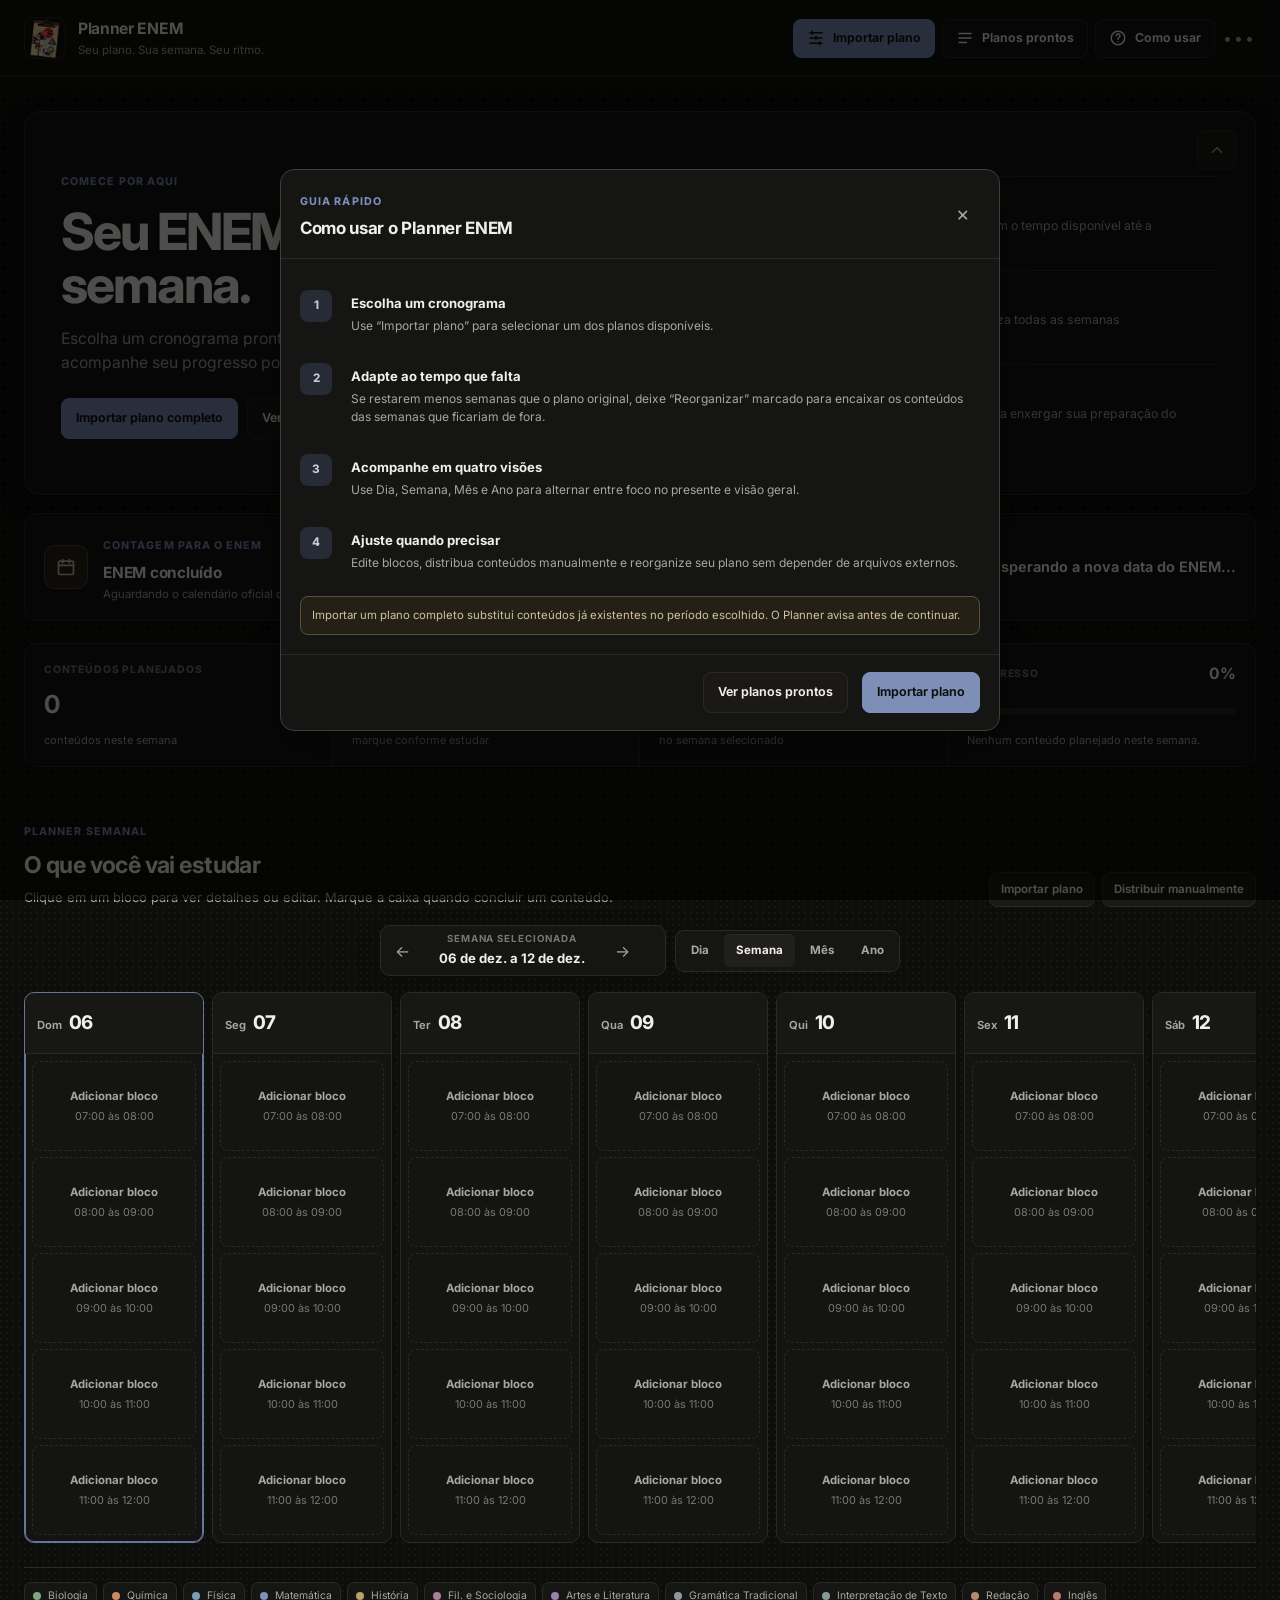
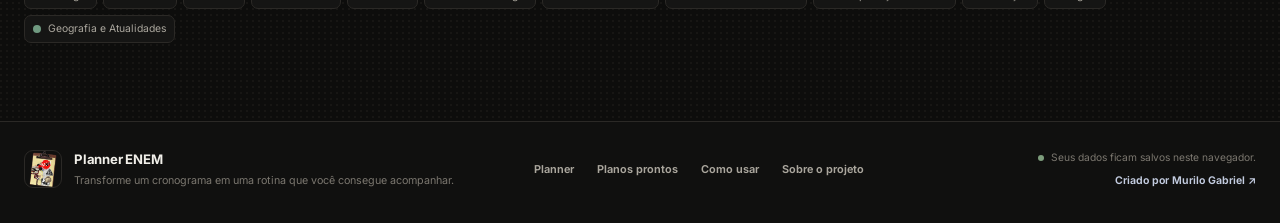
==== commit 8b5753a6: "Transforma planos prontos em explorador de conteúdos" ====
--- a/index.html
+++ b/index.html
@@ -32,10 +32,6 @@
           <svg viewBox="0 0 24 24" aria-hidden="true"><path d="M4 6h16M4 12h16M4 18h10"/></svg>
           <span>Planos prontos</span>
         </a>
-        <button class="action" id="btn-import" type="button">
-          <svg viewBox="0 0 24 24" aria-hidden="true"><path d="M12 3v12m0 0 4-4m-4 4-4-4M5 19h14"/></svg>
-          <span>Importar semana</span>
-        </button>
         <button class="action action--ghost" id="btn-help" type="button">
           <svg viewBox="0 0 24 24" aria-hidden="true"><circle cx="12" cy="12" r="9"/><path d="M9.8 9a2.4 2.4 0 1 1 4.6 1c-.5 1-1.5 1.4-2 2.2-.3.4-.4.8-.4 1.3M12 17h.01"/></svg>
           <span>Como usar</span>
@@ -50,7 +46,6 @@
           </div>
         </div>
       </nav>
-      <input type="file" id="file-input" accept=".json,application/json" hidden />
     </div>
   </header>
 
@@ -81,17 +76,6 @@
       <svg viewBox="0 0 24 24" aria-hidden="true"><polyline points="6 9 12 15 18 9"/></svg>
       Mostrar apresentação
     </button>
-
-    <section class="import-hint" id="import-hint" hidden>
-      <div>
-        <span class="import-hint__icon">↓</span>
-        <div>
-          <strong>Arquivo baixado? Agora falta só importar.</strong>
-          <p>Selecione o JSON da semana que você acabou de baixar.</p>
-        </div>
-      </div>
-      <button class="button button--primary" id="hint-import" type="button">Selecionar arquivo</button>
-    </section>
 
     <section class="enem-countdown" id="enem-countdown" aria-live="polite">
       <div class="enem-countdown__icon" aria-hidden="true">
@@ -151,7 +135,6 @@
         </div>
         <div class="section-heading__tools">
           <button class="button button--secondary button--small" id="section-full-plan" type="button">Importar plano</button>
-          <button class="button button--secondary button--small" id="section-import" type="button">Importar semana</button>
           <button class="button button--secondary button--small" id="section-distribute" type="button">Distribuir manualmente</button>
         </div>
       </div>
@@ -267,7 +250,7 @@
         <div class="guide-row"><span>1</span><div><strong>Escolha um cronograma</strong><p>Use “Importar plano” para selecionar um dos planos disponíveis.</p></div></div>
         <div class="guide-row"><span>2</span><div><strong>Adapte ao tempo que falta</strong><p>Se restarem menos semanas que o plano original, deixe “Reorganizar” marcado para encaixar os conteúdos das semanas que ficariam de fora.</p></div></div>
         <div class="guide-row"><span>3</span><div><strong>Acompanhe em quatro visões</strong><p>Use Dia, Semana, Mês e Ano para alternar entre foco no presente e visão geral.</p></div></div>
-        <div class="guide-row"><span>4</span><div><strong>Continue com liberdade</strong><p>Você ainda pode importar uma semana isolada, editar blocos, distribuir conteúdos e exportar sua semana.</p></div></div>
+        <div class="guide-row"><span>4</span><div><strong>Ajuste quando precisar</strong><p>Edite blocos, distribua conteúdos manualmente e reorganize seu plano sem depender de arquivos externos.</p></div></div>
         <div class="guide-note">Importar um plano completo substitui conteúdos já existentes no período escolhido. O Planner avisa antes de continuar.</div>
       </div>
       <div class="modal__foot">
